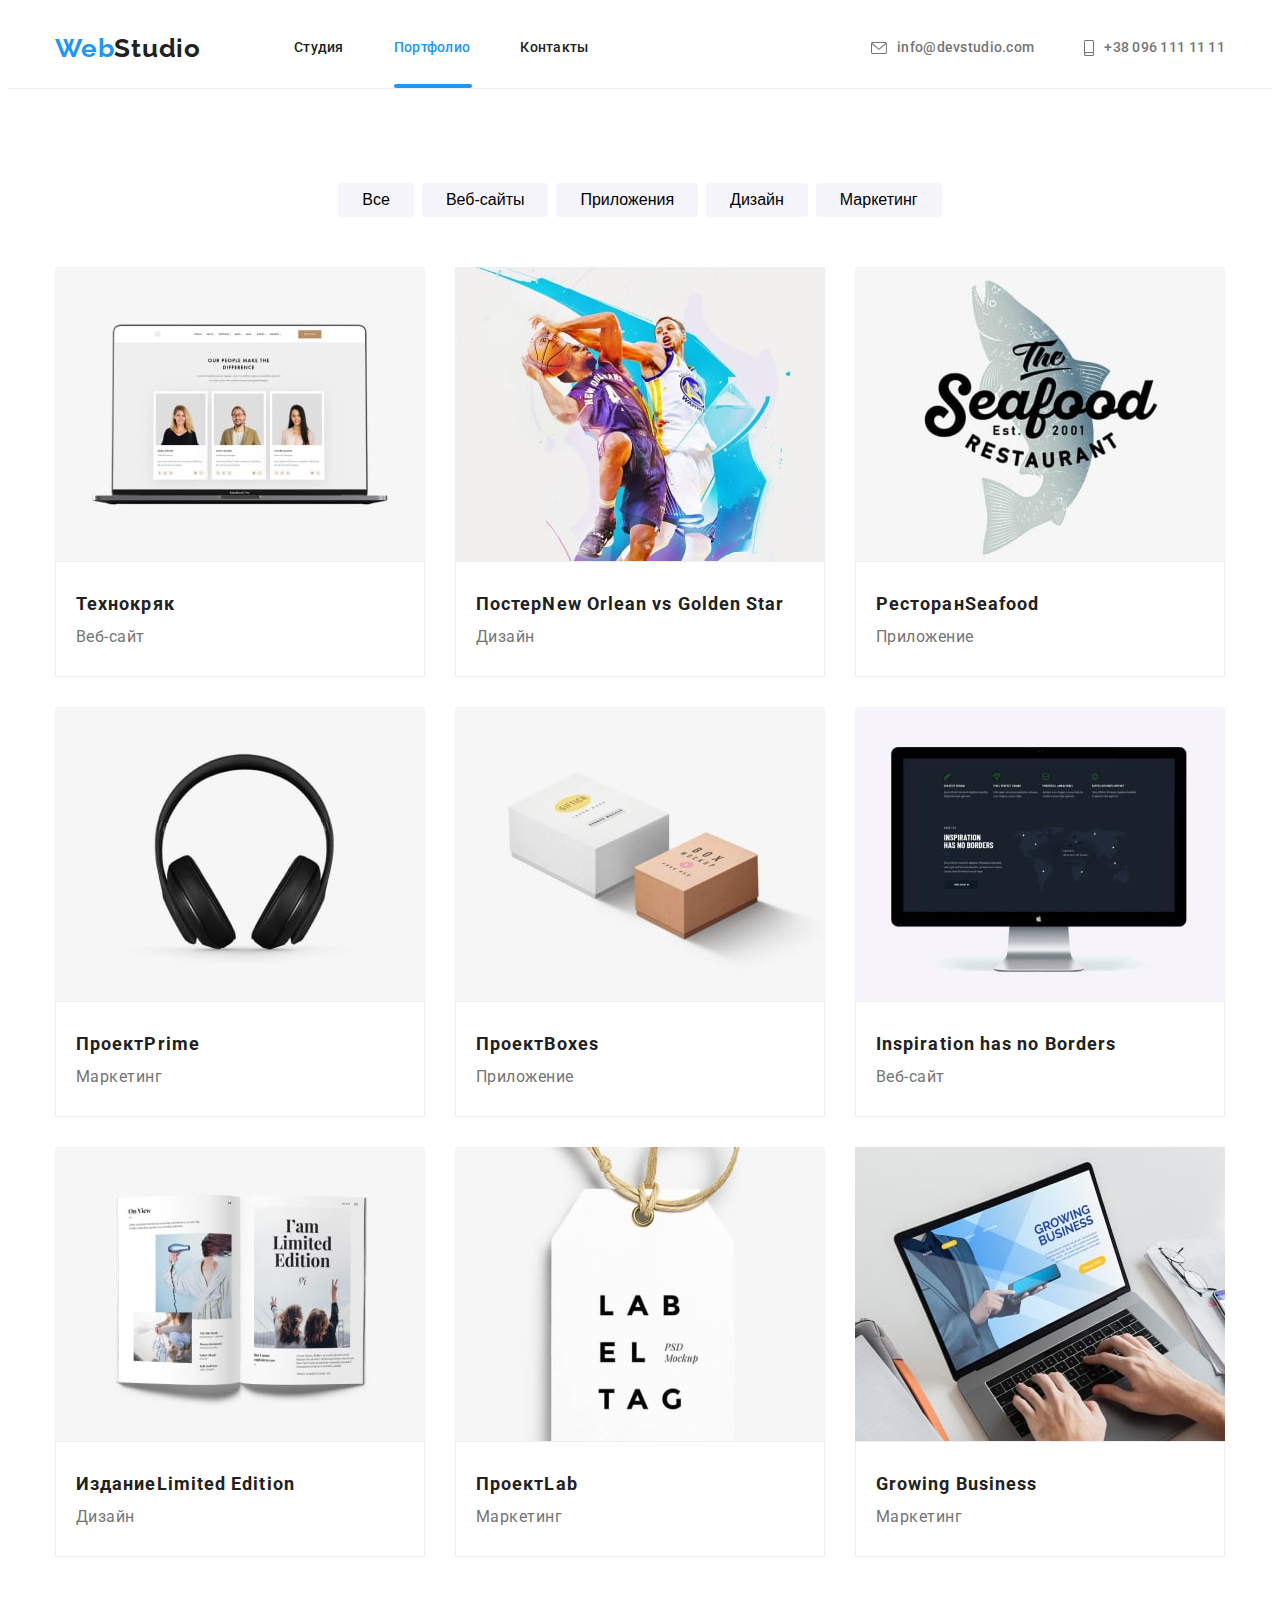
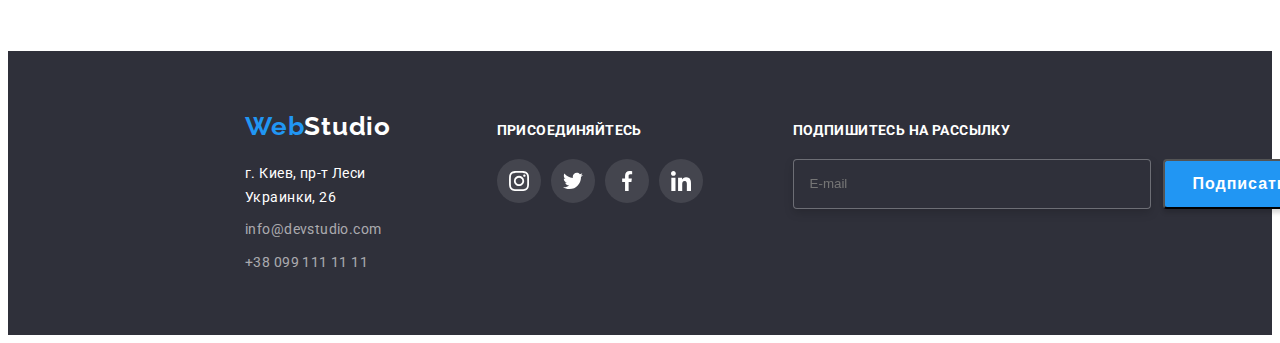
==== portfolio.html @ c7df52a5 "and another one" ====
<!DOCTYPE html>
<html lang="ru">
<head>
    <meta charset="UTF-8">
    <meta http-equiv="X-UA-Compatible" content="IE=edge">
    <meta name="viewport" content="width=device-width, initial-scale=1.0">
    <title>Document</title>
    <link rel="stylesheet" href="https://cdnjs.cloudflare.com/ajax/libs/modern-normalize/1.1.0/modern-normalize.min.css" integrity="sha512-wpPYUAdjBVSE4KJnH1VR1HeZfpl1ub8YT/NKx4PuQ5NmX2tKuGu6U/JRp5y+Y8XG2tV+wKQpNHVUX03MfMFn9Q==" crossorigin="anonymous" referrerpolicy="no-referrer" />
    <link rel="preconnect" href="https://fonts.googleapis.com">
    <link rel="preconnect" href="https://fonts.gstatic.com" crossorigin>
    <link href="https://fonts.googleapis.com/css2?family=Raleway:wght@700&family=Roboto:wght@400;500;700;900&display=swap" rel="stylesheet">
    <link rel="stylesheet" href="./css/styles.css">
</head>
<body>
    <header class="header">
        <div class="container">   
        <nav class="header-navigation">          
                <a class="logo" href=""><span class="pre-logo">Web</span><span class="sub-logo">Studio</span></a>      
                        <ul class="navigation-list">
                            <li class="navigation-item">
                                <a class="header-link " href="./index.html">Студия</a>
                                </li>
                            <li class="navigation-item">
                                <a class="header-link" href="./portfolio.html"><span class="present-page present-page-portfolio">Портфолио</span></a>
                                </li>
                            <li class="navigation-item">
                                <a class="header-link" href="">Контакты</a>
                                </li>
                        </ul>                      
            </nav>
                    <ul class="contacts-list">
                        <li class="contacts-item">
                            <a class="contacts-link" href="mailto:info@devstudio.com">
                                <svg class="envelope" width="16" height="12">
                                    <use href="./images/sprite.svg#icon-envelope"></use>
                                </svg>
                                info@devstudio.com                            
                            </a>
                        </li>
                        <li class="contacts-item">
                            <a class="contacts-link" href="tel:+380961111111">
                                <svg class="telephone" width="10" height="16">
                                    <use href="./images/sprite.svg#icon-smartphone"></use>
                                </svg>
                                +38 096 111 11 11
                            </a>
                        </li>
                    </ul>   
        </div>
    </header>
    <main>
        <section class="section">
            <div class="container">
            <ul class="button-list">
                <li class="button-item">
                    <button class="btn" type="button">Все</button>
                </li>
                <li class="button-item">
                    <button class="btn" type="button">Веб-сайты</button>
                </li>
                <li class="button-item">
                    <button class="btn" type="button">Приложения</button>
                </li>
                <li class="button-item">
                    <button class="btn"type="button">Дизайн</button>
                </li>
                <li class="button-item">
                    <button class="btn" type="button">Маркетинг</button>
                </li>
            </ul>           
            <!-- our projects -->
            <ul class="portfolio-list">
                <li class="portfolio-card">                    
                    <a class="portfolio-link" href="#">
                        <div class="box-overlay">
                            <img src="./images/texnofix.jpg" alt="Веб-сайт" width="370" height="295"> 
                                <div class="card-overlay">         
                                    <p>
                                        Технокряк это современная площадка распространения коронавируса. Компании используют эту платформу для цифрового шпионажа и атак на защищённые сервера конкурентов.
                                    </p>
                                </div>     
                        </div>                                                                                                                                 
                            <div class="card-text">
                                <h2 class="project-title">Технокряк</h2>
                                <p class="project-text">Веб-сайт</p>              
                            </div>
                    </a>            
                </li>
                
                <li class="portfolio-card">                    
                    <a class="portfolio-link" href="#">
                        <div class="box-overlay">
                            <img src="./images/golden-star.jpg" alt="Дизайн" width="370" height="295">
                                <div class="card-overlay">
                                    <p>
                                        Технокряк это современная площадка распространения коронавируса. Компании используют эту платформу для цифрового шпионажа и атак на защищённые сервера конкурентов.
                                    </p>
                                </div>
                        </div>
                    <div class="card-text">
                        <h2 class="project-title">Постер<span lang="en">New Orlean vs Golden Star</span></h2>
                        <p class="project-text">Дизайн</p>
                    </div>
                
                </a>
                </li>   

                <li class="portfolio-card">                    
                    <a class="portfolio-link" href="#">
                        <div class="box-overlay">
                            <img src="./images/seafood.jpg" alt="Приложение" width="370" height="295">
                                <div class="card-overlay">
                                    <p>
                                        Технокряк это современная площадка распространения коронавируса. Компании используют эту платформу для цифрового шпионажа и атак на защищённые сервера конкурентов.
                                    </p>
                                </div>
                        </div>                                            
                    <div class="card-text">
                        <h2 class="project-title">Ресторан<span lang="en">Seafood</span></h2>
                        <p class="project-text">Приложение</p>
                    </div>
                </a>
                </li>

                <li class="portfolio-card">
                    <a class="portfolio-link" href="#">
                        <div class="box-overlay">
                            <img src="./images/prime.jpg" alt="Маркетинг" width="370" height="295">
                                <div class="card-overlay">
                                    <p>
                                        Технокряк это современная площадка распространения коронавируса. Компании используют эту платформу для цифрового шпионажа и атак на защищённые сервера конкурентов.
                                    </p>
                                </div>
                        </div>                        
                    <div class="card-text">
                        <h2 class="project-title">Проект<span lang="en">Prime</span></h2>
                        <p class="project-text">Маркетинг</p>
                    </div>
                </a>
                </li>

                <li class="portfolio-card">
                    <a class="portfolio-link" href="#">
                        <div class="box-overlay">
                            <img src="./images/boxes.jpg" alt="Приложение" width="370" height="295">
                            <div class="card-overlay">
                                <p>
                                    Технокряк это современная площадка распространения коронавируса. Компании используют эту платформу для цифрового шпионажа и атак на защищённые сервера конкурентов.
                                </p>    
                            </div>
                        </div>                        
                    <div class="card-text">
                        <h2 class="project-title">Проект<span lang="en">Boxes</span></h2>
                        <p class="project-text">Приложение</p>
                    </div>
                </a>
                </li>

                <li class="portfolio-card">
                    <a class="portfolio-link" href="#">
                        <div class="box-overlay">
                            <img src="./images/non-borders.jpg" alt="Веб-сайт" width="370" height="295">
                            <div class="card-overlay">
                                <p>
                                    Технокряк это современная площадка распространения коронавируса. Компании используют эту платформу для цифрового шпионажа и атак на защищённые сервера конкурентов.
                                </p> 
                            </div>
                        </div>                        
                    <div class="card-text">
                        <h2 class="project-title" lang="en">Inspiration has no Borders</h2>
                        <p class="project-text">Веб-сайт</p>
                    </div>
                </a>
                </li>

                <li class="portfolio-card">
                    <a class="portfolio-link" href="#">
                        <div class="box-overlay">
                            <img src="./images/limited-edition.jpg" alt="Дизайн" width="370" height="295">
                                <div class="card-overlay">
                                    <p>
                                        Технокряк это современная площадка распространения коронавируса. Компании используют эту платформу для цифрового шпионажа и атак на защищённые сервера конкурентов.
                                    </p> 
                                </div>
                        </div>                        
                    <div class="card-text">
                        <h2 class="project-title">Издание<span>Limited Edition</span></h2>
                        <p class="project-text">Дизайн</p>
                    </div>
                </a>
                </li>

                <li class="portfolio-card">
                    <a class="portfolio-link" href="#">
                        <div class="box-overlay">
                            <img src="./images/project-lab.jpg" alt="Маркетинг" width="370" height="295">
                                <div class="card-overlay">
                                    <p>
                                        Технокряк это современная площадка распространения коронавируса. Компании используют эту платформу для цифрового шпионажа и атак на защищённые сервера конкурентов.
                                    </p> 
                                </div>
                        </div>                        
                    <div class="card-text">
                        <h2 class="project-title">Проект<span>Lab</span></h2>
                        <p class="project-text">Маркетинг</p>
                    </div>
                </a>
                </li>

                <li class="portfolio-card">
                    <a class="portfolio-link" href="#">
                        <div class="box-overlay">
                            <img src="./images/business.jpg" alt="Маркетинг" width="370" height="295">
                                <div class="card-overlay">
                                    <p>
                                        Технокряк это современная площадка распространения коронавируса. Компании используют эту платформу для цифрового шпионажа и атак на защищённые сервера конкурентов.
                                    </p>
                                </div>
                        </div>                        
                    <div class="card-text">
                        <h2 class="project-title" lang="en">Growing Business</h2>
                        <p class="project-text">Маркетинг</p>
                    </div>
                </a>
                </li>

            </ul>
        </div> 
        </section>
    </main>                                                     
    <footer class="footer">
        <div class="container footer-container">
            <div class="footer-wrapper">
                <a class="footer-logo" href="#"><span class="pre-logo">Web</span><span class="sub-logo-second">Studio</span></a>
                <address class="address">
                <ul class="footer-list">
                    <li class="footer-item">
                        <a class="address-rout" href="https://goo.gl/maps/BNxrX4DYjBoTdbWa7" target="_blank"  rel="noopener noreferrer">г. Киев, пр-т Леси Украинки, 26</a>
                    </li>
                    <li class="footer-item">
                        <a class="footer-info" href="mailto:info@devstudio.com">info@devstudio.com</a>    
                    </li>
                    <li class="footer-item">
                        <a class="footer-info" href="tel:+380991111111">+38 099 111 11 11</a>   
                    </li>
                </ul>
            </address>
            </div>
            <div class="footer-cosial-block">
                <h3 class="footer-title">Присоединяйтесь</h3>
                <ul class="footer-logo-list">
                    <li class="footer-logo-item">
                        <a class="footer-social-link" href="">
                        <svg class="footer-social-icon" width="20" height="20">
                            <use href="./images/sprite.svg#icon-instagram"></use>
                        </svg>
                        </a>
                    </li>
                    <li class="footer-logo-item">
                        <a class="footer-social-link" href="">
                        <svg class="footer-social-icon" width="20" height="20">
                            <use href="./images/sprite.svg#icon-twitter"></use>
                        </svg>
                        </a>
                    </li>
                    <li class="footer-logo-item">
                        <a class="footer-social-link" href="">
                        <svg class="footer-social-icon" width="20" height="20">
                            <use href="./images/sprite.svg#icon-facebook"></use>
                        </svg>
                    </a>
                    </li>
                    <li class="footer-logo-item">
                        <a class="footer-social-link" href="">
                        <svg class="footer-social-icon" width="20" height="20">
                            <use href="./images/sprite.svg#icon-linkedin"></use>
                        </svg>
                    </a>
                    </li>
                </ul>
            </div>
            <div class="footer-form">
                <h3 class="footer-title">
                    Подпишитесь на рассылку
                </h3>
                <form class="footer-form-wrapper">
                    <input class="footer-email-form" type="email" name="mail-subscribe" placeholder="E-mail"/>
                    <button  class="subscribe-button" type="submit">                     
                        <span class="subscribe-button-text">Подписаться</span>
                            <svg class="icon-send" width="24" height="24">
                                <use href="./images/sprite.svg#icon-send"></use>
                            </svg>
                    </button>
                </form>
            </div>
        </div>
</footer>
</body>
</html>
---- css/styles.css ----
:root{
    --main-title-color: #ffffff;
    --secondary-title-color: #212121;
    --main-text-color: #757575;
    --accent-color: #2196F3;
}
*,html{
    box-sizing: border-box;
}
img{
    height: auto;
    width: 100%;
    display: block;
}
body{
    font-family: 'Roboto', sans-serif;
}
a{
    text-decoration: none;
}
p, h1, h2, h3, h4, h5, h6{
    margin-top: 0;
    margin-bottom: 0;
}
ul{
    list-style: none;
    margin-top: 0;
    margin-bottom: 0;
    padding-left: 0;
}
.section{
    padding-top: 94px;
    padding-bottom: 94px;
}
.container{
    width: 1200px;
    padding-left: 15px;
    padding-right: 15px;
    margin: 0 auto;
}
.portfolio-container{
    width: 1200px;
    padding-left: 15px;
    padding-right: 15px;
    margin: 0 auto;
}
.portfolio-wrapper
{
    display: flex;
}
.navigation-list{
    display: flex;
    align-items: center; 
}
.button-list{
    display: flex;
    margin-bottom: 50px;
    justify-content: center;    
}
.portfolio-list{
    flex-wrap: wrap;
    display: flex;
    position: relative;
}
.header .container{
    display: flex;
    align-items: center;
}
.header-navigation{
    align-items: center;
    display: flex;
    justify-content: space-between;
}
.header{
    border-bottom: 1px solid #ECECEC;    
}
.contacts-list{
    margin-left: auto;
    display: flex;
}
.navigation-item:not(:last-child){
    margin-right: 50px;
}
.contacts-item:not(:last-child){
    margin-right: 50px;
}
.logo{
    margin-right: 93px;
}
.pre-logo{
font-family: Raleway;
font-weight: 700;
font-size: 26px;
line-height: 1.19;
letter-spacing: 0.03em;
color: var(--accent-color);
}
.sub-logo{
font-family: Raleway;
font-weight: 700;
font-size: 26px;
line-height: 1.19;
letter-spacing: 0.03em;
color: var(--secondary-title-color);
}
.sub-logo-second{
font-family: Raleway;
font-weight: 700;
font-size: 26px;
line-height: 1.19;
letter-spacing: 0.03em;
color: #ffffff;
}
.footer-item:not(:last-child){
    margin-bottom: 9px;
}
.present-page{
    position: relative;
    font-weight: 500;
    font-size: 14px;
    line-height: 1.14;
    letter-spacing: 0.02em;
    color: var(--accent-color);
}
.present-page::after{
    content: '';
    position: absolute;
    top: 45px;
    display: block;
    width: 48px;
    height: 4px;
    background: #2196F3;
    border-radius: 2px;
}
.present-page-portfolio::after{
    width:78px ;
}
.header-link{
display: block;
padding: 32px 0;
font-weight: 500;
font-size: 14px;
line-height: 1.14;
letter-spacing: 0.02em;
color:var(--secondary-title-color);

transition-property: color;
transition-duration: 250ms;
transition-timing-function: cubic-bezier(0.4, 0, 0.2, 1);
}
.header-link:hover, 
.header-link:focus{
color: var(--accent-color);
}
.contacts-link{
    color: var(--main-text-color);
    font-weight: 500;
    font-size: 14px;
    line-height: 1.14;
    letter-spacing: 0.02em;
    display: flex;
    align-items: center;
    
    transition-property: color;
    transition-duration: 250ms;
    transition-timing-function: cubic-bezier(0.4, 0, 0.2, 1);
}
.envelope{
    fill: currentColor;
    margin-right: 10px;
}
.telephone{
    fill: currentColor;
    margin-right: 10px;
}
.contacts-link:hover,
.contacts-link:focus{
color: var(--accent-color);
}
.hero{
text-align: center;
padding: 200px 0;
max-width: 1600px;
margin: 0 auto;
background-color: #2F303A;
background-image: linear-gradient(rgba(47, 48, 58, 0.4),rgba(47, 48, 58, 0.4)),url(../images/hero.jpg);
background-repeat: no-repeat;
background-size: cover;
background-position: center;
}
.hero-section{
display: flex;
flex-direction: column;
align-items: center;
padding-top: 200px;
padding-bottom: 200px;
}
.main-button{
width: 200px;
height: 50px;
border: transparent;   
background: var(--accent-color);
box-shadow: 0px 4px 4px rgba(0, 0, 0, 0.15);
border-radius: 4px;
cursor: pointer;
}
.button-text{
font-weight: 700;
font-size: 16px;
line-height: 1.87;
text-align: center;
letter-spacing: 0.06em;
color: #ffffff;
}
.hero-title{
margin-bottom: 30px;
max-width: 700px;
text-transform: uppercase; 
text-align: center;
font-weight: 900;
font-size: 44px;
line-height: 1.36;
letter-spacing: 0.06em;
color: #FFFFFF;
margin-left: auto;
margin-right: auto;
}
.team-part{
background-color: #F5F4FA;;
}
.work-logo-item{
    width: 270px;
    height: 120px;
    background: #F5F4FA;
    border-radius: 4px;
    align-items: center;
    display: flex;
    justify-content: center;
    margin-bottom: 30px;
}
.regular-customers-list{
    display: flex;
    justify-content: space-between;
    margin-top: 50px;
}
.customers-link{
    width: 170px;
    height: 92px;
    border: 1px solid #AFB1B8;
    border-radius: 4px;
    align-items: center;
    display: flex;
    justify-content: center;

    transition-property: border-color;
    transition-duration: 250ms;
    transition-timing-function: cubic-bezier(0.4, 0, 0.2, 1);
}
.customers-logo{
    fill: #AFB1B8;
    
    transition-property: fill;
    transition-duration: 250ms;
    transition-timing-function: cubic-bezier(0.4, 0, 0.2, 1);
    
}
.customers-link:hover,
.customers-link:focus{
    border-color: #2196F3;
}
.customers-link:hover>.customers-logo,
.customers-link:focus>.customers-logo{
    fill: #2196F3;
}
.main-title{
text-align: center;
font-weight: 700;
font-size: 36px;
line-height: 1.16;
letter-spacing: 0.03em;
color: var(--secondary-title-color);
}
.advantage-list{
display: flex;
}
.advantage-item:not(:last-child){
margin-right: 50px;
}
.advantage-main-title{
    display: none;
}
.advantage-title{
font-size: 14px;
line-height: 1.14;
letter-spacing: 0.03em;
text-transform: uppercase;
color: var(--secondary-title-color);
}
.advantage-text{
margin-top: 10px;
max-width: 270px;
font-size: 14px;
line-height: 1.71;
letter-spacing: 0.03em;
color: var(--main-text-color);
}
.team-title{
margin-bottom: 10px;
font-weight: 500;
font-size: 16px;
line-height: 19px;
letter-spacing: 0.03em;
color:var(--secondary-title-color);
}
.work-section{
    padding-top: 0;
}
.work-list{
display: flex;
justify-content: space-between;
}
.work-title{
margin-bottom: 50px;
}
.team-list{
display: flex;
margin-top: 50px;
}
.team-card-list{
text-align: center;
padding: 30px 0;
}
.social-card-list{
    display: flex;
    justify-content: center;
    align-items: center;
    margin-top: 16px;
}
.social-link{
    display: flex;
    justify-content: center;
    align-items: center;
    width: 44px;
    height: 44px;
    border-radius: 50%;
    background-color:  #ffffff;

    transition-property: background-color;
    transition-duration: 250ms;
    transition-timing-function: cubic-bezier(0.4, 0, 0.2, 1);
}
.social-icon{
    fill: #AFB1B8;

    transition-property: fill;
    transition-duration: 250ms;
    transition-timing-function: cubic-bezier(0.4, 0, 0.2, 1);
}
.social-card-item:not(:last-child){
    margin-right: 10px;
}
.social-link:hover,
.social-link:focus{
    background-color: #2196F3;
}
.social-link:hover>.social-icon,
.social-link:focus>.social-icon{
    fill: #ffffff;
}

.team-item:not(:last-child){
margin-right: 30px;
}
.team-item{
max-width: 270px;      
background: #FFFFFF;
box-shadow: 0px 1px 3px rgba(0, 0, 0, 0.12), 0px 1px 1px rgba(0, 0, 0, 0.14), 0px 2px 1px rgba(0, 0, 0, 0.2);
border-radius: 0px 0px 4px 4px;
}
.portfolio-card{
align-items: left;
margin-right: 30px;
margin-bottom: 30px;
background: #FFFFFF;
}
.box-overlay{
    position: relative;
    margin-left: auto;
    margin-right: auto;
    width: 370px;
    height: 294px;
    overflow: hidden; 
}
.portfolio-link:hover .card-overlay{
    transform: translateY(0);
}
.card-overlay{
    display: block;
    position: absolute;
    top: 0;
    left: 0;
    width: 100%;
    height: 100%;
    z-index: 0;
    padding: 63px 24px;
    background-color: rgba(33, 150, 243, 0.9);
    transform: translateY(100%);
    transition: transform 250ms ease;    
}
.card-overlay > p{
    font-weight: normal;
    font-size: 18px;
    line-height: 1.55;
    letter-spacing: 0.03em;
    color: #FFFFFF;    
}
.portfolio-link{
    display: block;
}
.portfolio-link:hover,
.portfolio-link:focus{
    box-shadow: 0px 1px 1px rgba(0, 0, 0, 0.12), 0px 4px 4px rgba(0, 0, 0, 0.06), 1px 4px 6px rgba(0, 0, 0, 0.16);

    transition-property: box-shadow;
    transition-duration: 250ms;
    transition-timing-function: cubic-bezier(0.4, 0, 0.2, 1);
}
.portfolio-card:nth-child(3n){
margin-right: 0;
}
.portfolio-card:nth-child(n+6){
margin-bottom: 0;
}
.card-text{
border: 1px solid #EEEEEE;
padding: 24px 20px;
position: relative;
z-index: 1;
}
.profession{
font-size: 16px;
line-height: 1.18;
letter-spacing: 0.03em;
color: var(--main-text-color);
}
.address{
font-style: normal;
display: flex;
align-items: baseline;    
}
.address-rout{
font-size: 14px;
line-height: 1.71;
letter-spacing: 0.03em;
color: #FFFFFF;
}
.footer-info{
font-size: 14px;
line-height: 1.71;
letter-spacing: 0.03em;
color: rgba(255, 255, 255, 0.6);
}
.footer{
    padding: 60px 0;
    background-color: #2F303A;
}
.footer-container{
    max-width: 1600px;
    align-items: baseline;
    display: flex;
    padding-left: 205px;
    padding-right: 15px;
    margin: 0 auto;
}
.footer-cosial-block{
    margin-left: 45px;
}
.footer-logo{
    margin-bottom: 20px;
}
.footer-wrapper{
    display: flex;
    flex-direction: column;
}
.footer-list{
    margin-right: 70px;
}
.footer-title{
    font-size: 14px;
    line-height: 1.14;
    letter-spacing: 0.03em;
    text-transform: uppercase;
    color: #FFFFFF;
    margin-bottom: 20px; 
}
.footer-logo-list{
    display: flex;
}
.footer-social-link{
    display: flex;
    justify-content: center;
    align-items: center;
    width: 44px;
    height: 44px;
    border-radius: 50%;
    background-color: rgba(255, 255, 255, 0.1);

    transition-property: background-color;
    transition-duration: 250ms;
    transition-timing-function: cubic-bezier(0.4, 0, 0.2, 1);
}
.footer-social-link:hover,
.footer-social-link:focus{
    background-color: #2196F3;
}
.footer-social-icon{
    fill: #ffffff;

    transition-property: fill;
    transition-duration: 250ms;
    transition-timing-function: cubic-bezier(0.4, 0, 0.2, 1);
}
.footer-logo-item:not(:last-child){
    margin-right: 10px;
}
.twitter{
    width: 44px;
    height: 44px;
    border-radius: 50%;
    background-color: #2196F3;
}
.project-title{
font-weight: 700;
font-size: 18px;
line-height: 2;
letter-spacing: 0.06em;
color: var(--secondary-title-color);
}
.project-text{
font-size: 16px;
line-height: 1.87;
letter-spacing: 0.03em;
color: var(--main-text-color);
}
.button-item:not(:last-child){
    margin-right: 8px;
}
.btn
{  
    font-weight: 500;
    font-size: 16px;
    background: #F5F4FA;
    border-radius: 4px;
    padding: 6px 22px;
    border: 2px solid #F5F4FA;
    cursor: pointer;

    transition-property: color,background-color,box-shadow;
    transition-duration: 250ms;
    transition-timing-function: cubic-bezier(0.4, 0, 0.2, 1);
}
.btn:hover,
.btn:focus{
    color: #FFFFFF;
    background-color: var(--accent-color);
    box-shadow: 0px 3px 1px rgba(0, 0, 0, 0.1), 0px 1px 2px rgba(0, 0, 0, 0.08), 0px 2px 2px rgba(0, 0, 0, 0.12);
    /* border-radius: 4px; */
}
.backdrop{
    position: fixed;
    top: 0;
    left: 0;
    width: 100%;
    height: 100%;
    background: rgba(0, 0, 0, 0.2);

    opacity: 1;
    transition: opacity 250ms cubic-bezier(0.4, 0, 0.2, 1);
}
.backdrop.is-hidden{
    opacity: 0;
    pointer-events: none;
}
.backdrop.backdrop.is-hidden .modal{
    transform: translate(-50%,-50%) scale(0.9);
}
.modal{
    padding: 40px;
    position: absolute;
    top: 50%;
    left:50%;
    /* height: 581px; */
    width: 528px;
    padding-bottom: 40px;   
    background: #FFFFFF;
    box-shadow: 0px 1px 3px rgba(0, 0, 0, 0.12), 0px 1px 1px rgba(0, 0, 0, 0.14), 0px 2px 1px rgba(0, 0, 0, 0.2);
    border-radius: 4px;
    transform:  translate(-50%,-50%) scale(1);
    transition: transform 250ms cubic-bezier(0.4, 0, 0.2, 1);       
}
.icon-close{
    width: 18px;
    height: 18px;
}
.icon-send{
}
.close-button{
    display: flex;
    align-items: center;
    justify-content: center;
    width: 30px;
    height: 30px;
    position: absolute;
    top: 8px;
    right: 8px;
    padding: 0;
    border-radius:50%;
    background: #FFFFFF;
    border: 1px solid rgba(0, 0, 0, 0.1);
    box-sizing: border-box;
    cursor: pointer;
}
.close-button:hover,
.close-button:focus{
    fill: #2196F3;
}
.modal-title{
    font-weight: 700;
    font-size: 20px;
    line-height: 1.15;
    text-align: center;
    letter-spacing: 0.03em;
    color: #212121;
    margin-bottom: 12px;
}
.footer-form{
    margin-left: 90px;
}
.subscribe-button{    
    display: flex;
    align-items: center;
    justify-content: center; 
    margin-left: 12px;
    padding-left: 28px;
    padding-right: 28px;
    background: #2196F3;
    box-shadow: 0px 4px 4px rgba(0, 0, 0, 0.15);
    border-radius: 4px;
}
.subscribe-button-text{
    font-weight: 700;
    font-size: 16px;
    line-height: 1.875;
    letter-spacing: 0.06em;
    color: #FFFFFF;
    text-align: center;
    margin-right:10px;
}
.footer-form-wrapper{
    display: flex;
    flex-direction: row;
}
.footer-email-form{
    background: #2F303A;
    width: 358px;
    height: 50px;
    padding-left: 16px; 
    border: 1px solid rgba(255, 255, 255, 0.3);
    box-sizing: border-box;
    filter: drop-shadow(0px 4px 4px rgba(0, 0, 0, 0.15));
    border-radius: 4px;
}
.form-container{
    margin-bottom: 10px;
    display: flex;
    flex-direction: column;
    justify-content: center;
}
.form-container input{
    margin: 0 auto;
    width: 448px;
    height: 40px;
    border: 1px solid rgba(33, 33, 33, 0.2);
    box-sizing: border-box;
    border-radius: 4px;
    padding-left: 40px;
}
.form-container input:last-child{
    width: 448px;
    height: 120px;
    border: 1px solid #2196F3;
    box-sizing: border-box;
    border-radius: 4px;
    padding: 12px 16px;
    align-items: start;
}
.form-container input::placeholder{
    font-weight: 400;
    font-size: 12px;
    line-height: 1.16;
    letter-spacing: 0.01em;
    color: rgba(117, 117, 117, 0.5);
}
.form-container:last-child{
    margin-bottom: 20px;
}
.form-box:focus + .form-svg{
    fill: #2196f3;
}
.form-box:focus {
    outline: none;
    border: 1px solid #2196f3;
}
.form-case{
    position: relative;
}
.input-comment{
    resize: none;
    height: 120px;
    padding: 12px 16px;
    text-align: start;
    border: 1px solid rgba(33, 33, 33, 0.2);
    box-sizing: border-box;
    border-radius: 4px;
}
.form-svg{
    position: absolute;
    top: 50%;
    left: 12px;
    transform: translateY(-50%);
}
.form-name{
    text-align: left;
    margin-bottom: 4px;
}
.send-button{
    width: 200px;
    height: 50px;
    background: #188CE8;
    box-shadow: 0px 4px 4px rgba(0, 0, 0, 0.15);
    border-radius: 4px;
    border: none;
    cursor: pointer;
}
.send-button-text{
    font-weight: 700;
    font-size: 16px;
    line-height: 1.875;
    letter-spacing: 0.06em;
    color: #FFFFFF;
    text-align: center;
}
.form-title{
font-weight: 400;
font-size: 12px;
line-height: 1.16;
letter-spacing: 0.01em;
color: #757575;
}
.checkbox{
    display: flex;
    align-items: center;
    justify-content: center;
    margin-bottom: 30px;
}
.checkbox-label{
    display: flex;
    align-items: center;
    cursor: pointer;
}
.policy{
    display: flex;
    align-items: center;
    justify-content: center;
    width: 16px;
    height: 15px;
    display: inline-block;    
    border: 2px solid #212121;;
    border-radius: 2px;
}
.checkbox-form{
    opacity: 0;
    pointer-events: none;
}
.checkbox-form:checked +.policy{
    background-color: #2196F3;
    border-color: #2196F3;
    border-radius: 2px;
}
.checkbox-icon{
    margin-top: 1px;
    width: 11px;
    height: 8px;
    display: flex;
    align-items: center;
    justify-content: center;
}
.conditions-text{
font-weight: 400;
font-size: 14px;
line-height: 1.71;
letter-spacing: 0.03em;
color: #757575;
margin-left: 7px;
}
.contract{
    text-decoration: underline;
    color: #2196F3;
}
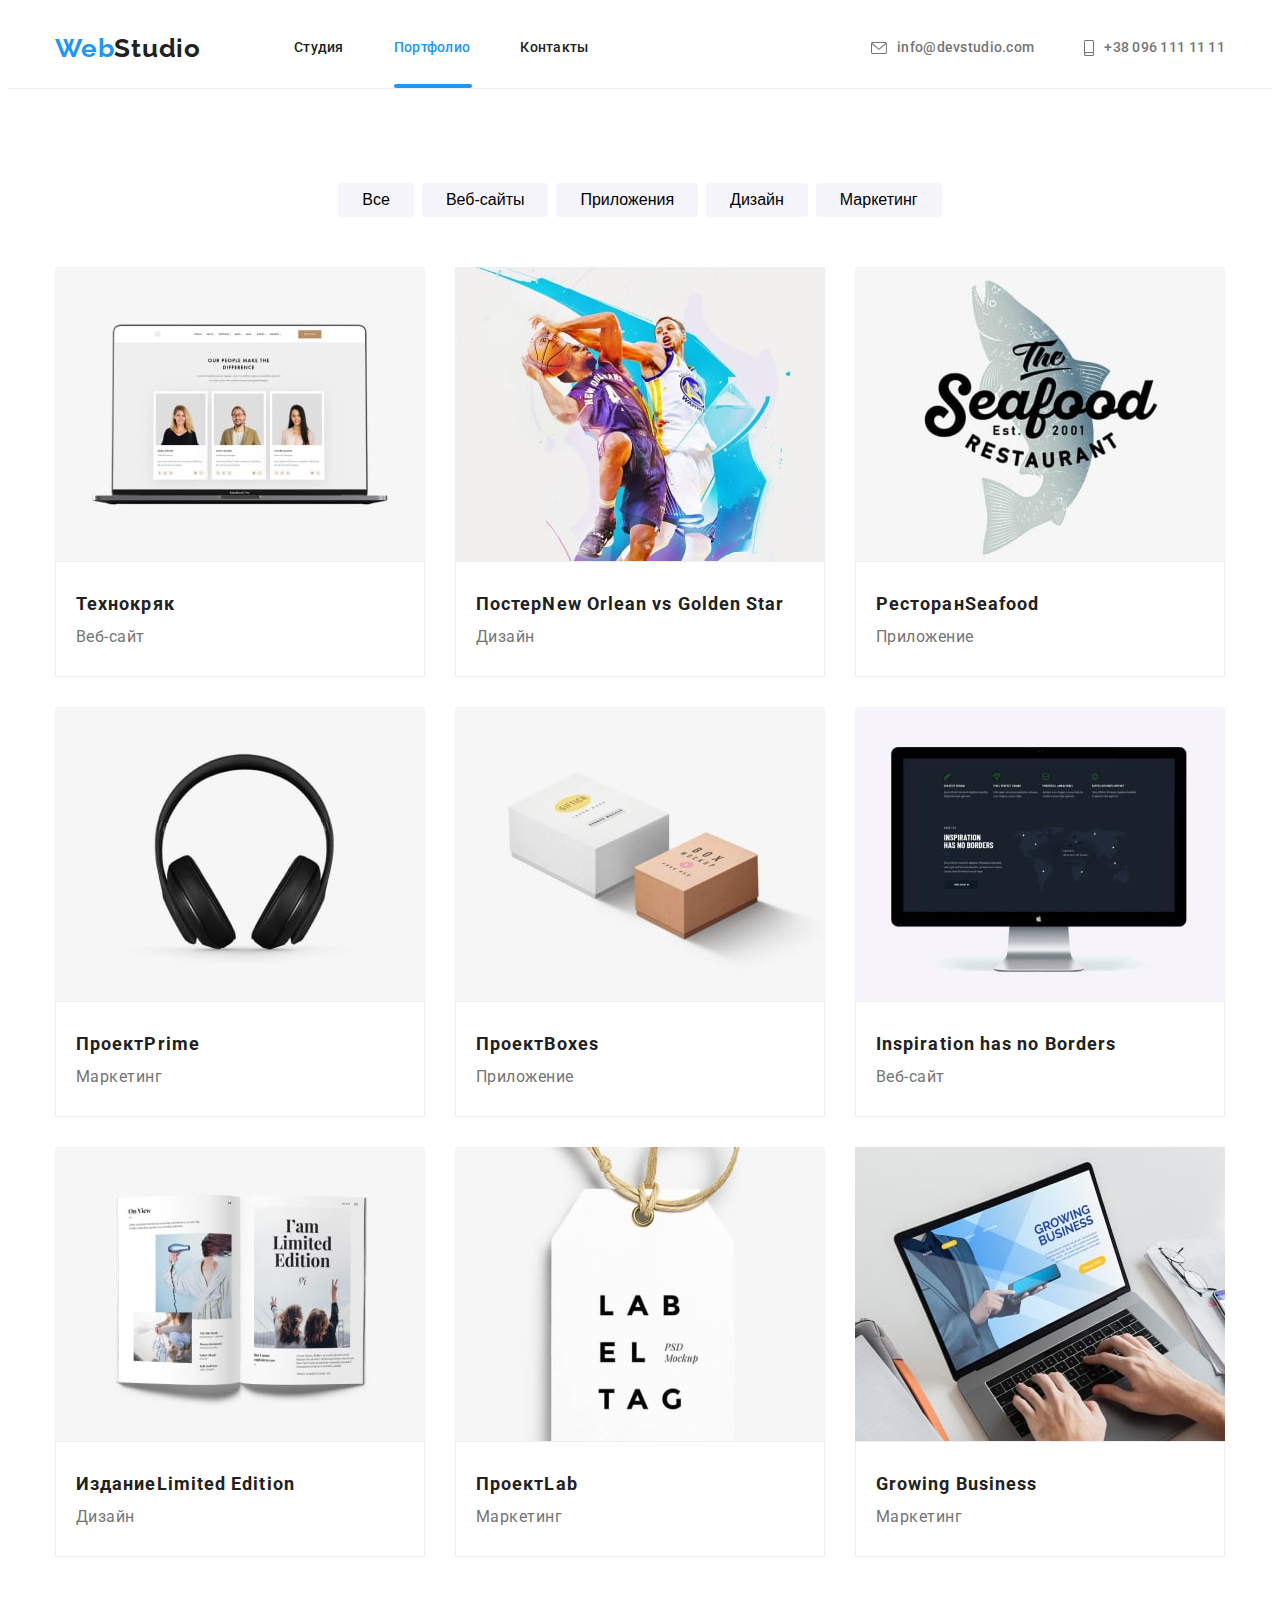
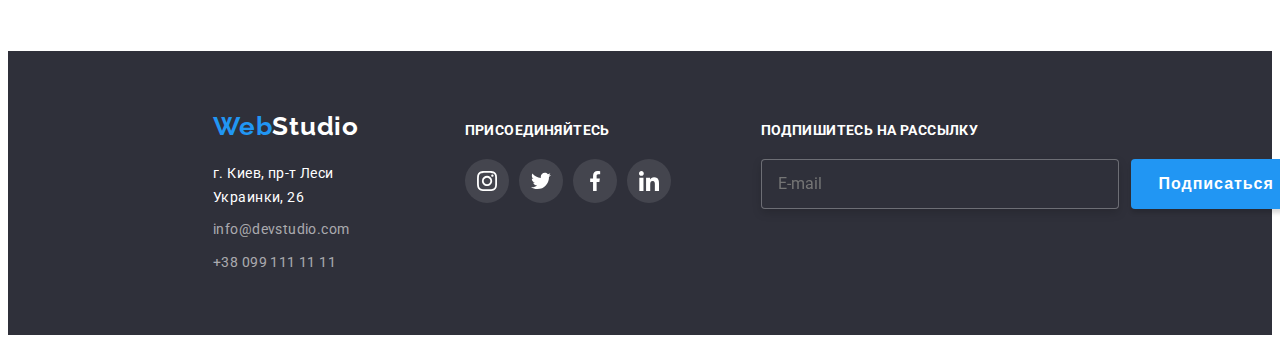
==== commit 34a71678: "and another one" ====
--- a/portfolio.html
+++ b/portfolio.html
@@ -85,8 +85,7 @@
                                 <p class="project-text">Веб-сайт</p>              
                             </div>
                     </a>            
-                </li>
-                
+                </li>                
                 <li class="portfolio-card">                    
                     <a class="portfolio-link" href="#">
                         <div class="box-overlay">
@@ -100,11 +99,9 @@
                     <div class="card-text">
                         <h2 class="project-title">Постер<span lang="en">New Orlean vs Golden Star</span></h2>
                         <p class="project-text">Дизайн</p>
-                    </div>
-                
+                    </div>                
                 </a>
                 </li>   
-
                 <li class="portfolio-card">                    
                     <a class="portfolio-link" href="#">
                         <div class="box-overlay">
@@ -121,7 +118,6 @@
                     </div>
                 </a>
                 </li>
-
                 <li class="portfolio-card">
                     <a class="portfolio-link" href="#">
                         <div class="box-overlay">
@@ -138,7 +134,6 @@
                     </div>
                 </a>
                 </li>
-
                 <li class="portfolio-card">
                     <a class="portfolio-link" href="#">
                         <div class="box-overlay">
@@ -155,7 +150,6 @@
                     </div>
                 </a>
                 </li>
-
                 <li class="portfolio-card">
                     <a class="portfolio-link" href="#">
                         <div class="box-overlay">
@@ -172,7 +166,6 @@
                     </div>
                 </a>
                 </li>
-
                 <li class="portfolio-card">
                     <a class="portfolio-link" href="#">
                         <div class="box-overlay">
@@ -189,7 +182,6 @@
                     </div>
                 </a>
                 </li>
-
                 <li class="portfolio-card">
                     <a class="portfolio-link" href="#">
                         <div class="box-overlay">
@@ -206,7 +198,6 @@
                     </div>
                 </a>
                 </li>
-
                 <li class="portfolio-card">
                     <a class="portfolio-link" href="#">
                         <div class="box-overlay">
@@ -223,13 +214,12 @@
                     </div>
                 </a>
                 </li>
-
             </ul>
         </div> 
         </section>
     </main>                                                     
     <footer class="footer">
-        <div class="container footer-container">
+        <div class="footer-container">
             <div class="footer-wrapper">
                 <a class="footer-logo" href="#"><span class="pre-logo">Web</span><span class="sub-logo-second">Studio</span></a>
                 <address class="address">
--- a/css/styles.css
+++ b/css/styles.css
@@ -88,28 +88,28 @@
     margin-right: 93px;
 }
 .pre-logo{
-font-family: Raleway;
-font-weight: 700;
-font-size: 26px;
-line-height: 1.19;
-letter-spacing: 0.03em;
-color: var(--accent-color);
+    font-family: Raleway;
+    font-weight: 700;
+    font-size: 26px;
+    line-height: 1.19;
+    letter-spacing: 0.03em;
+    color: var(--accent-color);
 }
 .sub-logo{
-font-family: Raleway;
-font-weight: 700;
-font-size: 26px;
-line-height: 1.19;
-letter-spacing: 0.03em;
-color: var(--secondary-title-color);
+    font-family: Raleway;
+    font-weight: 700;
+    font-size: 26px;
+    line-height: 1.19;
+    letter-spacing: 0.03em;
+    color: var(--secondary-title-color);
 }
 .sub-logo-second{
-font-family: Raleway;
-font-weight: 700;
-font-size: 26px;
-line-height: 1.19;
-letter-spacing: 0.03em;
-color: #ffffff;
+    font-family: Raleway;
+    font-weight: 700;
+    font-size: 26px;
+    line-height: 1.19;
+    letter-spacing: 0.03em;
+    color: #ffffff;
 }
 .footer-item:not(:last-child){
     margin-bottom: 9px;
@@ -136,21 +136,20 @@
     width:78px ;
 }
 .header-link{
-display: block;
-padding: 32px 0;
-font-weight: 500;
-font-size: 14px;
-line-height: 1.14;
-letter-spacing: 0.02em;
-color:var(--secondary-title-color);
-
-transition-property: color;
-transition-duration: 250ms;
-transition-timing-function: cubic-bezier(0.4, 0, 0.2, 1);
+    display: block;
+    padding: 32px 0;
+    font-weight: 500;
+    font-size: 14px;
+    line-height: 1.14;
+    letter-spacing: 0.02em;
+    color:var(--secondary-title-color);
+    transition-property: color;
+    transition-duration: 250ms;
+    transition-timing-function: cubic-bezier(0.4, 0, 0.2, 1);
 }
 .header-link:hover, 
 .header-link:focus{
-color: var(--accent-color);
+    color: var(--accent-color);
 }
 .contacts-link{
     color: var(--main-text-color);
@@ -175,58 +174,58 @@
 }
 .contacts-link:hover,
 .contacts-link:focus{
-color: var(--accent-color);
+    color: var(--accent-color);
 }
 .hero{
-text-align: center;
-padding: 200px 0;
-max-width: 1600px;
-margin: 0 auto;
-background-color: #2F303A;
-background-image: linear-gradient(rgba(47, 48, 58, 0.4),rgba(47, 48, 58, 0.4)),url(../images/hero.jpg);
-background-repeat: no-repeat;
-background-size: cover;
-background-position: center;
+    text-align: center;
+    padding: 200px 0;
+    max-width: 1600px;
+    margin: 0 auto;
+    background-color: #2F303A;
+    background-image: linear-gradient(rgba(47, 48, 58, 0.4),rgba(47, 48, 58, 0.4)),url(../images/hero.jpg);
+    background-repeat: no-repeat;
+    background-size: cover;
+    background-position: center;
 }
 .hero-section{
-display: flex;
-flex-direction: column;
-align-items: center;
-padding-top: 200px;
-padding-bottom: 200px;
+    display: flex;
+    flex-direction: column;
+    align-items: center;
+    padding-top: 200px;
+    padding-bottom: 200px;
 }
 .main-button{
-width: 200px;
-height: 50px;
-border: transparent;   
-background: var(--accent-color);
-box-shadow: 0px 4px 4px rgba(0, 0, 0, 0.15);
-border-radius: 4px;
-cursor: pointer;
+    width: 200px;
+    height: 50px;
+    border: transparent;   
+    background: var(--accent-color);
+    box-shadow: 0px 4px 4px rgba(0, 0, 0, 0.15);
+    border-radius: 4px;
+    cursor: pointer;
 }
 .button-text{
-font-weight: 700;
-font-size: 16px;
-line-height: 1.87;
-text-align: center;
-letter-spacing: 0.06em;
-color: #ffffff;
+    font-weight: 700;
+    font-size: 16px;
+    line-height: 1.87;
+    text-align: center;
+    letter-spacing: 0.06em;
+    color: #ffffff;
 }
 .hero-title{
-margin-bottom: 30px;
-max-width: 700px;
-text-transform: uppercase; 
-text-align: center;
-font-weight: 900;
-font-size: 44px;
-line-height: 1.36;
-letter-spacing: 0.06em;
-color: #FFFFFF;
-margin-left: auto;
-margin-right: auto;
+    margin-bottom: 30px;
+    max-width: 700px;
+    text-transform: uppercase; 
+    text-align: center;
+    font-weight: 900;
+    font-size: 44px;
+    line-height: 1.36;
+    letter-spacing: 0.06em;
+    color: #FFFFFF;
+    margin-left: auto;
+    margin-right: auto;
 }
 .team-part{
-background-color: #F5F4FA;;
+    background-color: #F5F4FA;
 }
 .work-logo-item{
     width: 270px;
@@ -273,12 +272,12 @@
     fill: #2196F3;
 }
 .main-title{
-text-align: center;
-font-weight: 700;
-font-size: 36px;
-line-height: 1.16;
-letter-spacing: 0.03em;
-color: var(--secondary-title-color);
+    text-align: center;
+    font-weight: 700;
+    font-size: 36px;
+    line-height: 1.16;
+    letter-spacing: 0.03em;
+    color: var(--secondary-title-color);
 }
 .advantage-list{
 display: flex;
@@ -290,45 +289,45 @@
     display: none;
 }
 .advantage-title{
-font-size: 14px;
-line-height: 1.14;
-letter-spacing: 0.03em;
-text-transform: uppercase;
-color: var(--secondary-title-color);
+    font-size: 14px;
+    line-height: 1.14;
+    letter-spacing: 0.03em;
+    text-transform: uppercase;
+    color: var(--secondary-title-color);
 }
 .advantage-text{
-margin-top: 10px;
-max-width: 270px;
-font-size: 14px;
-line-height: 1.71;
-letter-spacing: 0.03em;
-color: var(--main-text-color);
+    margin-top: 10px;
+    max-width: 270px;
+    font-size: 14px;
+    line-height: 1.71;
+    letter-spacing: 0.03em;
+    color: var(--main-text-color);
 }
 .team-title{
-margin-bottom: 10px;
-font-weight: 500;
-font-size: 16px;
-line-height: 19px;
-letter-spacing: 0.03em;
-color:var(--secondary-title-color);
+    margin-bottom: 10px;
+    font-weight: 500;
+    font-size: 16px;
+    line-height: 19px;
+    letter-spacing: 0.03em;
+    color:var(--secondary-title-color);
 }
 .work-section{
     padding-top: 0;
 }
 .work-list{
-display: flex;
-justify-content: space-between;
+    display: flex;
+    justify-content: space-between;
 }
 .work-title{
-margin-bottom: 50px;
+    margin-bottom: 50px;
 }
 .team-list{
-display: flex;
-margin-top: 50px;
+    display: flex;
+    margin-top: 50px;
 }
 .team-card-list{
-text-align: center;
-padding: 30px 0;
+    text-align: center;
+    padding: 30px 0;
 }
 .social-card-list{
     display: flex;
@@ -372,16 +371,16 @@
 margin-right: 30px;
 }
 .team-item{
-max-width: 270px;      
-background: #FFFFFF;
-box-shadow: 0px 1px 3px rgba(0, 0, 0, 0.12), 0px 1px 1px rgba(0, 0, 0, 0.14), 0px 2px 1px rgba(0, 0, 0, 0.2);
-border-radius: 0px 0px 4px 4px;
+    max-width: 270px;      
+    background: #FFFFFF;
+    box-shadow: 0px 1px 3px rgba(0, 0, 0, 0.12), 0px 1px 1px rgba(0, 0, 0, 0.14), 0px 2px 1px rgba(0, 0, 0, 0.2);
+    border-radius: 0px 0px 4px 4px;
 }
 .portfolio-card{
-align-items: left;
-margin-right: 30px;
-margin-bottom: 30px;
-background: #FFFFFF;
+    align-items: left;
+    margin-right: 30px;
+    margin-bottom: 30px;
+    background: #FFFFFF;
 }
 .box-overlay{
     position: relative;
@@ -426,39 +425,39 @@
     transition-timing-function: cubic-bezier(0.4, 0, 0.2, 1);
 }
 .portfolio-card:nth-child(3n){
-margin-right: 0;
+    margin-right: 0;
 }
 .portfolio-card:nth-child(n+6){
-margin-bottom: 0;
+    margin-bottom: 0;
 }
 .card-text{
-border: 1px solid #EEEEEE;
-padding: 24px 20px;
-position: relative;
-z-index: 1;
+    border: 1px solid #EEEEEE;
+    padding: 24px 20px;
+    position: relative;
+    z-index: 1;
 }
 .profession{
-font-size: 16px;
-line-height: 1.18;
-letter-spacing: 0.03em;
-color: var(--main-text-color);
+    font-size: 16px;
+    line-height: 1.18;
+    letter-spacing: 0.03em;
+    color: var(--main-text-color);
 }
 .address{
-font-style: normal;
-display: flex;
-align-items: baseline;    
+    font-style: normal;
+    display: flex;
+    align-items: baseline;    
 }
 .address-rout{
-font-size: 14px;
-line-height: 1.71;
-letter-spacing: 0.03em;
-color: #FFFFFF;
+    font-size: 14px;
+    line-height: 1.71;
+    letter-spacing: 0.03em;
+    color: #FFFFFF;
 }
 .footer-info{
-font-size: 14px;
-line-height: 1.71;
-letter-spacing: 0.03em;
-color: rgba(255, 255, 255, 0.6);
+    font-size: 14px;
+    line-height: 1.71;
+    letter-spacing: 0.03em;
+    color: rgba(255, 255, 255, 0.6);
 }
 .footer{
     padding: 60px 0;
@@ -530,17 +529,17 @@
     background-color: #2196F3;
 }
 .project-title{
-font-weight: 700;
-font-size: 18px;
-line-height: 2;
-letter-spacing: 0.06em;
-color: var(--secondary-title-color);
+    font-weight: 700;
+    font-size: 18px;
+    line-height: 2;
+    letter-spacing: 0.06em;
+    color: var(--secondary-title-color);
 }
 .project-text{
-font-size: 16px;
-line-height: 1.87;
-letter-spacing: 0.03em;
-color: var(--main-text-color);
+    font-size: 16px;
+    line-height: 1.87;
+    letter-spacing: 0.03em;
+    color: var(--main-text-color);
 }
 .button-item:not(:last-child){
     margin-right: 8px;
@@ -554,17 +553,17 @@
     padding: 6px 22px;
     border: 2px solid #F5F4FA;
     cursor: pointer;
-
-    transition-property: color,background-color,box-shadow;
+    transition-property: color,background-color,box-shadow,border-color;
     transition-duration: 250ms;
     transition-timing-function: cubic-bezier(0.4, 0, 0.2, 1);
 }
 .btn:hover,
 .btn:focus{
     color: #FFFFFF;
+    border-color: var(--accent-color);
     background-color: var(--accent-color);
     box-shadow: 0px 3px 1px rgba(0, 0, 0, 0.1), 0px 1px 2px rgba(0, 0, 0, 0.08), 0px 2px 2px rgba(0, 0, 0, 0.12);
-    /* border-radius: 4px; */
+    border-radius: 4px;
 }
 .backdrop{
     position: fixed;
@@ -573,7 +572,6 @@
     width: 100%;
     height: 100%;
     background: rgba(0, 0, 0, 0.2);
-
     opacity: 1;
     transition: opacity 250ms cubic-bezier(0.4, 0, 0.2, 1);
 }
@@ -589,7 +587,6 @@
     position: absolute;
     top: 50%;
     left:50%;
-    /* height: 581px; */
     width: 528px;
     padding-bottom: 40px;   
     background: #FFFFFF;
@@ -601,8 +598,6 @@
 .icon-close{
     width: 18px;
     height: 18px;
-}
-.icon-send{
 }
 .close-button{
     display: flex;
@@ -640,6 +635,7 @@
     display: flex;
     align-items: center;
     justify-content: center; 
+    border: none;
     margin-left: 12px;
     padding-left: 28px;
     padding-right: 28px;
@@ -669,6 +665,13 @@
     box-sizing: border-box;
     filter: drop-shadow(0px 4px 4px rgba(0, 0, 0, 0.15));
     border-radius: 4px;
+    font-family: 'Roboto', sans-serif;
+    font-style: normal;
+    font-weight: 400;
+    font-size: 16px;
+    line-height: 1.25;
+    letter-spacing: 0.01em;
+    color: rgba(255, 255, 255, 0.6);    
 }
 .form-container{
     margin-bottom: 10px;
@@ -751,11 +754,11 @@
     text-align: center;
 }
 .form-title{
-font-weight: 400;
-font-size: 12px;
-line-height: 1.16;
-letter-spacing: 0.01em;
-color: #757575;
+    font-weight: 400;
+    font-size: 12px;
+    line-height: 1.16;
+    letter-spacing: 0.01em;
+    color: #757575;
 }
 .checkbox{
     display: flex;
@@ -796,14 +799,18 @@
     justify-content: center;
 }
 .conditions-text{
-font-weight: 400;
-font-size: 14px;
-line-height: 1.71;
-letter-spacing: 0.03em;
-color: #757575;
-margin-left: 7px;
+    font-weight: 400;
+    font-size: 14px;
+    line-height: 1.71;
+    letter-spacing: 0.03em;
+    color: #757575;
+    margin-left: 7px;
 }
 .contract{
     text-decoration: underline;
     color: #2196F3;
-}+}
+/* .footer-email-form:focus{
+    outline: none;
+    border: 1px solid #2196f3;
+} */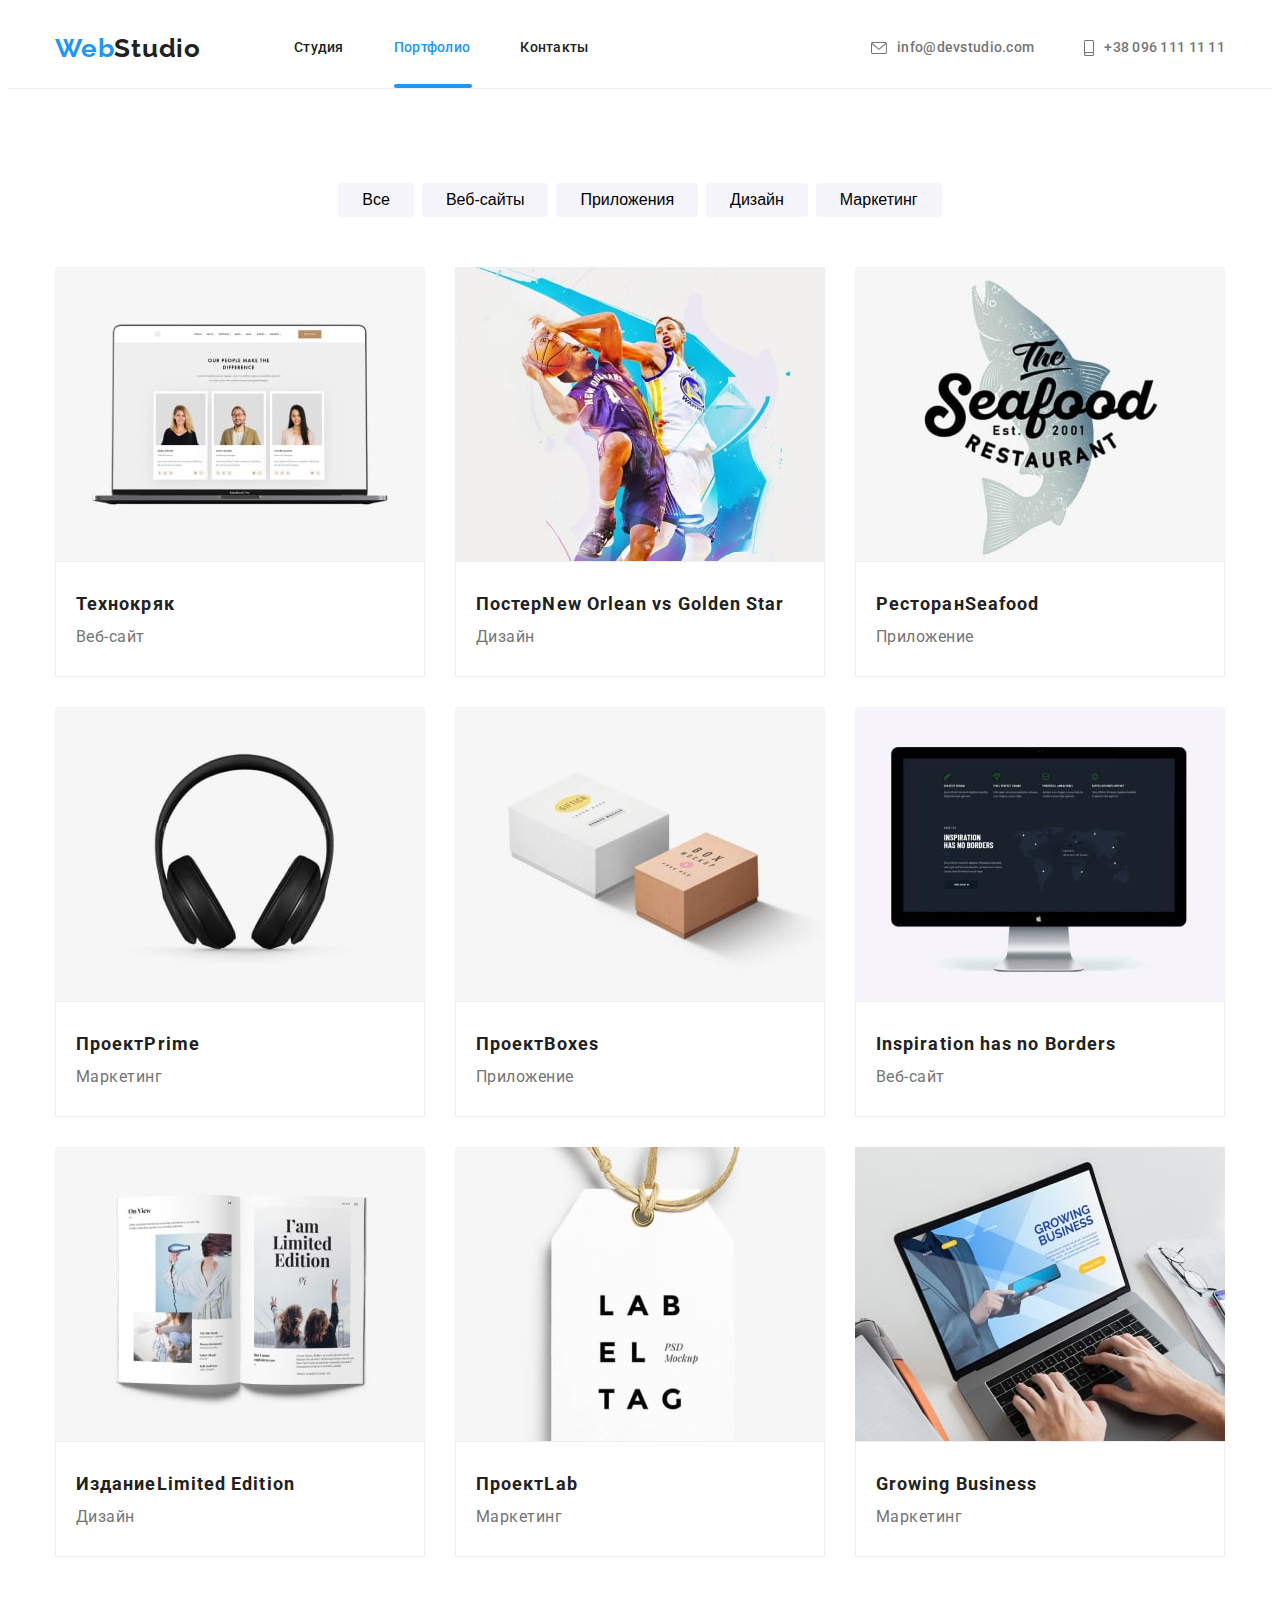
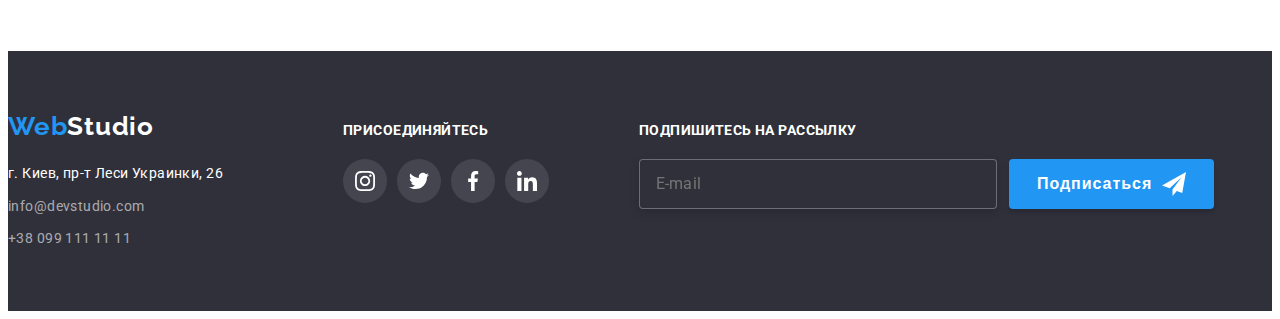
==== commit 75965d63: "and another one" ====
--- a/portfolio.html
+++ b/portfolio.html
@@ -10,35 +10,37 @@
     <link rel="preconnect" href="https://fonts.gstatic.com" crossorigin>
     <link href="https://fonts.googleapis.com/css2?family=Raleway:wght@700&family=Roboto:wght@400;500;700;900&display=swap" rel="stylesheet">
     <link rel="stylesheet" href="./css/styles.css">
+    <link rel="stylesheet" href="./sass/main.min.css">
+    <link rel="stylesheet" href="./css/main.min.css">
 </head>
 <body>
     <header class="header">
         <div class="container">   
         <nav class="header-navigation">          
-                <a class="logo" href=""><span class="pre-logo">Web</span><span class="sub-logo">Studio</span></a>      
+                <a class="logo" href="#"><span class="pre-logo">Web</span><span class="sub-logo">Studio</span></a>      
                         <ul class="navigation-list">
-                            <li class="navigation-item">
-                                <a class="header-link " href="./index.html">Студия</a>
+                            <li class="navigation-list__item">
+                                <a class="navigation-list__link " href="./index.html">Студия</a>
                                 </li>
-                            <li class="navigation-item">
-                                <a class="header-link" href="./portfolio.html"><span class="present-page present-page-portfolio">Портфолио</span></a>
+                            <li class="navigation-list__item">
+                                <a class="navigation-list__link" href="./portfolio.html"><span class="present-page present-page-portfolio">Портфолио</span></a>
                                 </li>
-                            <li class="navigation-item">
-                                <a class="header-link" href="">Контакты</a>
+                            <li class="navigation-list__item">
+                                <a class="navigation-list__link" href="">Контакты</a>
                                 </li>
                         </ul>                      
             </nav>
                     <ul class="contacts-list">
-                        <li class="contacts-item">
-                            <a class="contacts-link" href="mailto:info@devstudio.com">
+                        <li class="contacts-list__item">
+                            <a class="contacts-list__link" href="mailto:info@devstudio.com">
                                 <svg class="envelope" width="16" height="12">
                                     <use href="./images/sprite.svg#icon-envelope"></use>
                                 </svg>
                                 info@devstudio.com                            
                             </a>
                         </li>
-                        <li class="contacts-item">
-                            <a class="contacts-link" href="tel:+380961111111">
+                        <li class="contacts-list__item">
+                            <a class="contacts-list__link" href="tel:+380961111111">
                                 <svg class="telephone" width="10" height="16">
                                     <use href="./images/sprite.svg#icon-smartphone"></use>
                                 </svg>
--- a/css/main.min.css
+++ b/css/main.min.css
@@ -0,0 +1,2 @@
+:root{--main-title-color: #ffffff;--secondary-title-color: #212121;--main-text-color: #757575;--accent-color: #2196F3}*,html{box-sizing:border-box}img{height:auto;width:100%;display:block}body{font-family:'Roboto', sans-serif}a{text-decoration:none}p,h1,h2,h3,h4,h5,h6{margin-top:0;margin-bottom:0}ul{list-style:none;margin-top:0;margin-bottom:0;padding-left:0}.portfolio-wrapper{display:flex}.navigation-list{display:flex;align-items:center}.button-list{display:flex;margin-bottom:50px;justify-content:center}.portfolio-list{flex-wrap:wrap;display:flex;position:relative}.header .container{display:flex;align-items:center}.header-navigation{align-items:center;display:flex;justify-content:space-between}.section{padding-top:94px;padding-bottom:94px}.container{width:1200px;padding-left:15px;padding-right:15px;margin:0 auto}.portfolio-container{width:1200px;padding-left:15px;padding-right:15px;margin:0 auto}.main-title{text-align:center;font-weight:700;font-size:36px;line-height:1.16;letter-spacing:0.03em;color:var(--secondary-title-color)}.team-title{margin-bottom:10px;font-weight:500;font-size:16px;line-height:19px;letter-spacing:0.03em;color:var(--secondary-title-color)}.header{border-bottom:1px solid #ECECEC}.contacts-list{margin-left:auto;display:flex}.navigation-list__item:not(:last-child){margin-right:50px}.contacts-list__item:not(:last-child){margin-right:50px}.logo{margin-right:93px}.pre-logo{font-family:Raleway;font-weight:700;font-size:26px;line-height:1.19;letter-spacing:0.03em;color:var(--accent-color)}.sub-logo{font-family:Raleway;font-weight:700;font-size:26px;line-height:1.19;letter-spacing:0.03em;color:var(--secondary-title-color)}.sub-logo-second{font-family:Raleway;font-weight:700;font-size:26px;line-height:1.19;letter-spacing:0.03em;color:#ffffff}.present-page{position:relative;font-weight:500;font-size:14px;line-height:1.14;letter-spacing:0.02em;color:var(--accent-color)}.present-page::after{content:'';position:absolute;top:45px;display:block;width:48px;height:4px;background:#2196F3;border-radius:2px}.present-page-portfolio::after{width:78px}.navigation-list__link{display:block;padding:32px 0;font-weight:500;font-size:14px;line-height:1.14;letter-spacing:0.02em;color:var(--secondary-title-color);transition-property:color;transition-duration:250ms;transition-timing-function:cubic-bezier(0.4, 0, 0.2, 1)}.navigation-list__link:hover,.navigation-list__link:focus{color:var(--accent-color)}.contacts-list__link{color:var(--main-text-color);font-weight:500;font-size:14px;line-height:1.14;letter-spacing:0.02em;display:flex;align-items:center;transition-property:color;transition-duration:250ms;transition-timing-function:cubic-bezier(0.4, 0, 0.2, 1)}.contacts-list__link:hover,.contacts-list__link:focus{color:var(--accent-color)}.envelope{fill:currentColor;margin-right:10px}.telephone{fill:currentColor;margin-right:10px}.hero{text-align:center;padding:200px 0;max-width:1600px;margin:0 auto;background-color:#2F303A;background-image:linear-gradient(rgba(47,48,58,0.4), rgba(47,48,58,0.4)),url(../images/hero.jpg);background-repeat:no-repeat;background-size:cover;background-position:center}.hero-section{display:flex;flex-direction:column;align-items:center;padding-top:200px;padding-bottom:200px}.main-button{width:200px;height:50px;border:transparent;background:var(--accent-color);box-shadow:0px 4px 4px rgba(0,0,0,0.15);border-radius:4px;cursor:pointer}.button-text{font-weight:700;font-size:16px;line-height:1.87;text-align:center;letter-spacing:0.06em;color:#ffffff}.hero-title{margin-bottom:30px;max-width:700px;text-transform:uppercase;text-align:center;font-weight:900;font-size:44px;line-height:1.36;letter-spacing:0.06em;color:#FFFFFF;margin-left:auto;margin-right:auto}.advantage-list{display:flex}.advantage-item:not(:last-child){margin-right:50px}.advantage-main-title{display:none}.advantage-title{font-size:14px;line-height:1.14;letter-spacing:0.03em;text-transform:uppercase;color:var(--secondary-title-color)}.advantage-text{margin-top:10px;max-width:270px;font-size:14px;line-height:1.71;letter-spacing:0.03em;color:var(--main-text-color)}.work-logo-item{width:270px;height:120px;background:#F5F4FA;border-radius:4px;align-items:center;display:flex;justify-content:center;margin-bottom:30px}.work-section{padding-top:0}.work-list{display:flex;justify-content:space-between}.work-title{margin-bottom:50px}.team-part{background-color:#F5F4FA}.team-list{display:flex;margin-top:50px}.team-card-list{text-align:center;padding:30px 0}.team-item{max-width:270px;background:#FFFFFF;box-shadow:0px 1px 3px rgba(0,0,0,0.12),0px 1px 1px rgba(0,0,0,0.14),0px 2px 1px rgba(0,0,0,0.2);border-radius:0px 0px 4px 4px}.team-item:not(:last-child){margin-right:30px}.profession{font-size:16px;line-height:1.18;letter-spacing:0.03em;color:var(--main-text-color)}.social-card-list{display:flex;justify-content:center;align-items:center;margin-top:16px}.social-link{display:flex;justify-content:center;align-items:center;width:44px;height:44px;border-radius:50%;background-color:#ffffff;transition-property:background-color;transition-duration:250ms;transition-timing-function:cubic-bezier(0.4, 0, 0.2, 1)}.social-icon{fill:#AFB1B8;transition-property:fill;transition-duration:250ms;transition-timing-function:cubic-bezier(0.4, 0, 0.2, 1)}.social-card-item:not(:last-child){margin-right:10px}.social-link:hover,.social-link:focus{background-color:#2196F3}.social-link:hover>.social-icon,.social-link:focus>.social-icon{fill:#ffffff}.regular-customers-list{display:flex;justify-content:space-between;margin-top:50px}.customers-link{width:170px;height:92px;border:1px solid #AFB1B8;border-radius:4px;align-items:center;display:flex;justify-content:center;transition-property:border-color;transition-duration:250ms;transition-timing-function:cubic-bezier(0.4, 0, 0.2, 1)}.customers-logo{fill:#AFB1B8;transition-property:fill;transition-duration:250ms;transition-timing-function:cubic-bezier(0.4, 0, 0.2, 1)}.customers-link:hover,.customers-link:focus{border-color:#2196F3}.customers-link:hover>.customers-logo,.customers-link:focus>.customers-logo{fill:#2196F3}.portfolio-card{align-items:left;margin-right:30px;margin-bottom:30px;background:#FFFFFF}.box-overlay{position:relative;margin-left:auto;margin-right:auto;width:370px;height:294px;overflow:hidden}.portfolio-link:hover .card-overlay{transform:translateY(0)}.card-overlay{display:block;position:absolute;top:0;left:0;width:100%;height:100%;z-index:0;padding:63px 24px;background-color:rgba(33,150,243,0.9);transform:translateY(100%);transition:transform 250ms ease}.card-overlay>p{font-weight:normal;font-size:18px;line-height:1.55;letter-spacing:0.03em;color:#FFFFFF}.portfolio-link{display:block}.portfolio-link:hover,.portfolio-link:focus{box-shadow:0px 1px 1px rgba(0,0,0,0.12),0px 4px 4px rgba(0,0,0,0.06),1px 4px 6px rgba(0,0,0,0.16);transition-property:box-shadow;transition-duration:250ms;transition-timing-function:cubic-bezier(0.4, 0, 0.2, 1)}.portfolio-card:nth-child(3n){margin-right:0}.portfolio-card:nth-child(n+6){margin-bottom:0}.card-text{border:1px solid #EEEEEE;padding:24px 20px;position:relative;z-index:1}.project-title{font-weight:700;font-size:18px;line-height:2;letter-spacing:0.06em;color:var(--secondary-title-color)}.project-text{font-size:16px;line-height:1.87;letter-spacing:0.03em;color:var(--main-text-color)}.button-item:not(:last-child){margin-right:8px}.btn{font-weight:500;font-size:16px;background:#F5F4FA;border-radius:4px;padding:6px 22px;border:2px solid #F5F4FA;cursor:pointer;transition-property:color,background-color,box-shadow,border-color;transition-duration:250ms;transition-timing-function:cubic-bezier(0.4, 0, 0.2, 1)}.btn:hover,.btn:focus{color:#FFFFFF;border-color:var(--accent-color);background-color:var(--accent-color);box-shadow:0px 3px 1px rgba(0,0,0,0.1),0px 1px 2px rgba(0,0,0,0.08),0px 2px 2px rgba(0,0,0,0.12);border-radius:4px}.backdrop{position:fixed;top:0;left:0;width:100%;height:100%;background:rgba(0,0,0,0.2);opacity:1;transition:opacity 250ms cubic-bezier(0.4, 0, 0.2, 1)}.backdrop.is-hidden{opacity:0;pointer-events:none}.backdrop.backdrop.is-hidden .modal{transform:translate(-50%, -50%) scale(0.9)}.modal{padding:40px;position:absolute;top:50%;left:50%;width:528px;padding-bottom:40px;background:#FFFFFF;box-shadow:0px 1px 3px rgba(0,0,0,0.12),0px 1px 1px rgba(0,0,0,0.14),0px 2px 1px rgba(0,0,0,0.2);border-radius:4px;transform:translate(-50%, -50%) scale(1);transition:transform 250ms cubic-bezier(0.4, 0, 0.2, 1)}.icon-close{width:18px;height:18px}.close-button{display:flex;align-items:center;justify-content:center;width:30px;height:30px;position:absolute;top:8px;right:8px;padding:0;border-radius:50%;background:#FFFFFF;border:1px solid rgba(0,0,0,0.1);box-sizing:border-box;cursor:pointer}.close-button:hover,.close-button:focus{fill:#2196F3}.modal-title{font-weight:700;font-size:20px;line-height:1.15;text-align:center;letter-spacing:0.03em;color:#212121;margin-bottom:12px}.subscribe-button{display:flex;align-items:center;justify-content:center;border:none;margin-left:12px;padding-left:28px;padding-right:28px;background:#2196F3;box-shadow:0px 4px 4px rgba(0,0,0,0.15);border-radius:4px}.subscribe-button-text{font-weight:700;font-size:16px;line-height:1.875;letter-spacing:0.06em;color:#FFFFFF;text-align:center;margin-right:10px}.checkbox{display:flex;align-items:center;justify-content:center;margin-bottom:30px}.checkbox-form{opacity:0;pointer-events:none}.policy{display:flex;align-items:center;justify-content:center;width:16px;height:15px;display:inline-block;border:2px solid #212121;border-radius:2px}.checkbox-form:checked+.policy{background-color:#2196F3;border-color:#2196F3;border-radius:2px}.checkbox-icon{margin-top:1px;width:11px;height:8px;display:flex;align-items:center;justify-content:center}.checkbox-label{display:flex;align-items:center;cursor:pointer}.footer-form{margin-left:90px}.footer-form-wrapper{display:flex;flex-direction:row}.footer-email-form{background:#2F303A;width:358px;height:50px;padding-left:16px;border:1px solid rgba(255,255,255,0.3);box-sizing:border-box;filter:drop-shadow(0px 4px 4px rgba(0,0,0,0.15));border-radius:4px;font-family:'Roboto', sans-serif;font-style:normal;font-weight:400;font-size:16px;line-height:1.25;letter-spacing:0.01em;color:rgba(255,255,255,0.6)}.form-container{margin-bottom:10px;display:flex;flex-direction:column;justify-content:center}.form-container input{margin:0 auto;width:448px;height:40px;border:1px solid rgba(33,33,33,0.2);box-sizing:border-box;border-radius:4px;padding-left:40px}.form-container input:last-child{width:448px;height:120px;border:1px solid #2196F3;box-sizing:border-box;border-radius:4px;padding:12px 16px;align-items:start}.form-container input::placeholder{font-weight:400;font-size:12px;line-height:1.16;letter-spacing:0.01em;color:rgba(117,117,117,0.5)}.form-container:last-child{margin-bottom:20px}.form-box:focus+.form-svg{fill:#2196f3}.form-box:focus{outline:none;border:1px solid #2196f3}.form-case{position:relative}.input-comment{resize:none;height:120px;padding:12px 16px;text-align:start;border:1px solid rgba(33,33,33,0.2);box-sizing:border-box;border-radius:4px}.input-comment:focus{outline:none;border:1px solid #2196f3}.form-svg{position:absolute;top:50%;left:12px;transform:translateY(-50%)}.form-name{text-align:left;margin-bottom:4px}.send-button{width:200px;height:50px;background:#188CE8;box-shadow:0px 4px 4px rgba(0,0,0,0.15);border-radius:4px;border:none;cursor:pointer}.send-button-text{font-weight:700;font-size:16px;line-height:1.875;letter-spacing:0.06em;color:#FFFFFF;text-align:center}.form-title{font-weight:400;font-size:12px;line-height:1.16;letter-spacing:0.01em;color:#757575}.conditions-text{font-weight:400;font-size:14px;line-height:1.71;letter-spacing:0.03em;color:#757575;margin-left:7px}.contract{text-decoration:underline;color:#2196F3}.address{font-style:normal;display:flex;align-items:baseline}.address-rout{font-size:14px;line-height:1.71;letter-spacing:0.03em;color:#FFFFFF}.footer-info{font-size:14px;line-height:1.71;letter-spacing:0.03em;color:rgba(255,255,255,0.6)}.footer{padding:60px 0;background-color:#2F303A}.footer-container{max-width:1600px;align-items:baseline;display:flex;padding-right:15px;margin:0 auto}.footer-item:not(:last-child){margin-bottom:9px}.footer-cosial-block{margin-left:45px}.footer-logo{margin-bottom:20px}.footer-wrapper{display:flex;flex-direction:column;min-width:290px}.footer-list{margin-right:70px}.footer-title{font-size:14px;line-height:1.14;letter-spacing:0.03em;text-transform:uppercase;color:#FFFFFF;margin-bottom:20px}.footer-logo-list{display:flex}.footer-social-link{display:flex;justify-content:center;align-items:center;width:44px;height:44px;border-radius:50%;background-color:rgba(255,255,255,0.1);transition-property:background-color;transition-duration:250ms;transition-timing-function:cubic-bezier(0.4, 0, 0.2, 1)}.footer-social-link:hover,.footer-social-link:focus{background-color:#2196F3}.footer-social-icon{fill:#ffffff;transition-property:fill;transition-duration:250ms;transition-timing-function:cubic-bezier(0.4, 0, 0.2, 1)}.footer-logo-item:not(:last-child){margin-right:10px}
+/*# sourceMappingURL=main.min.css.map */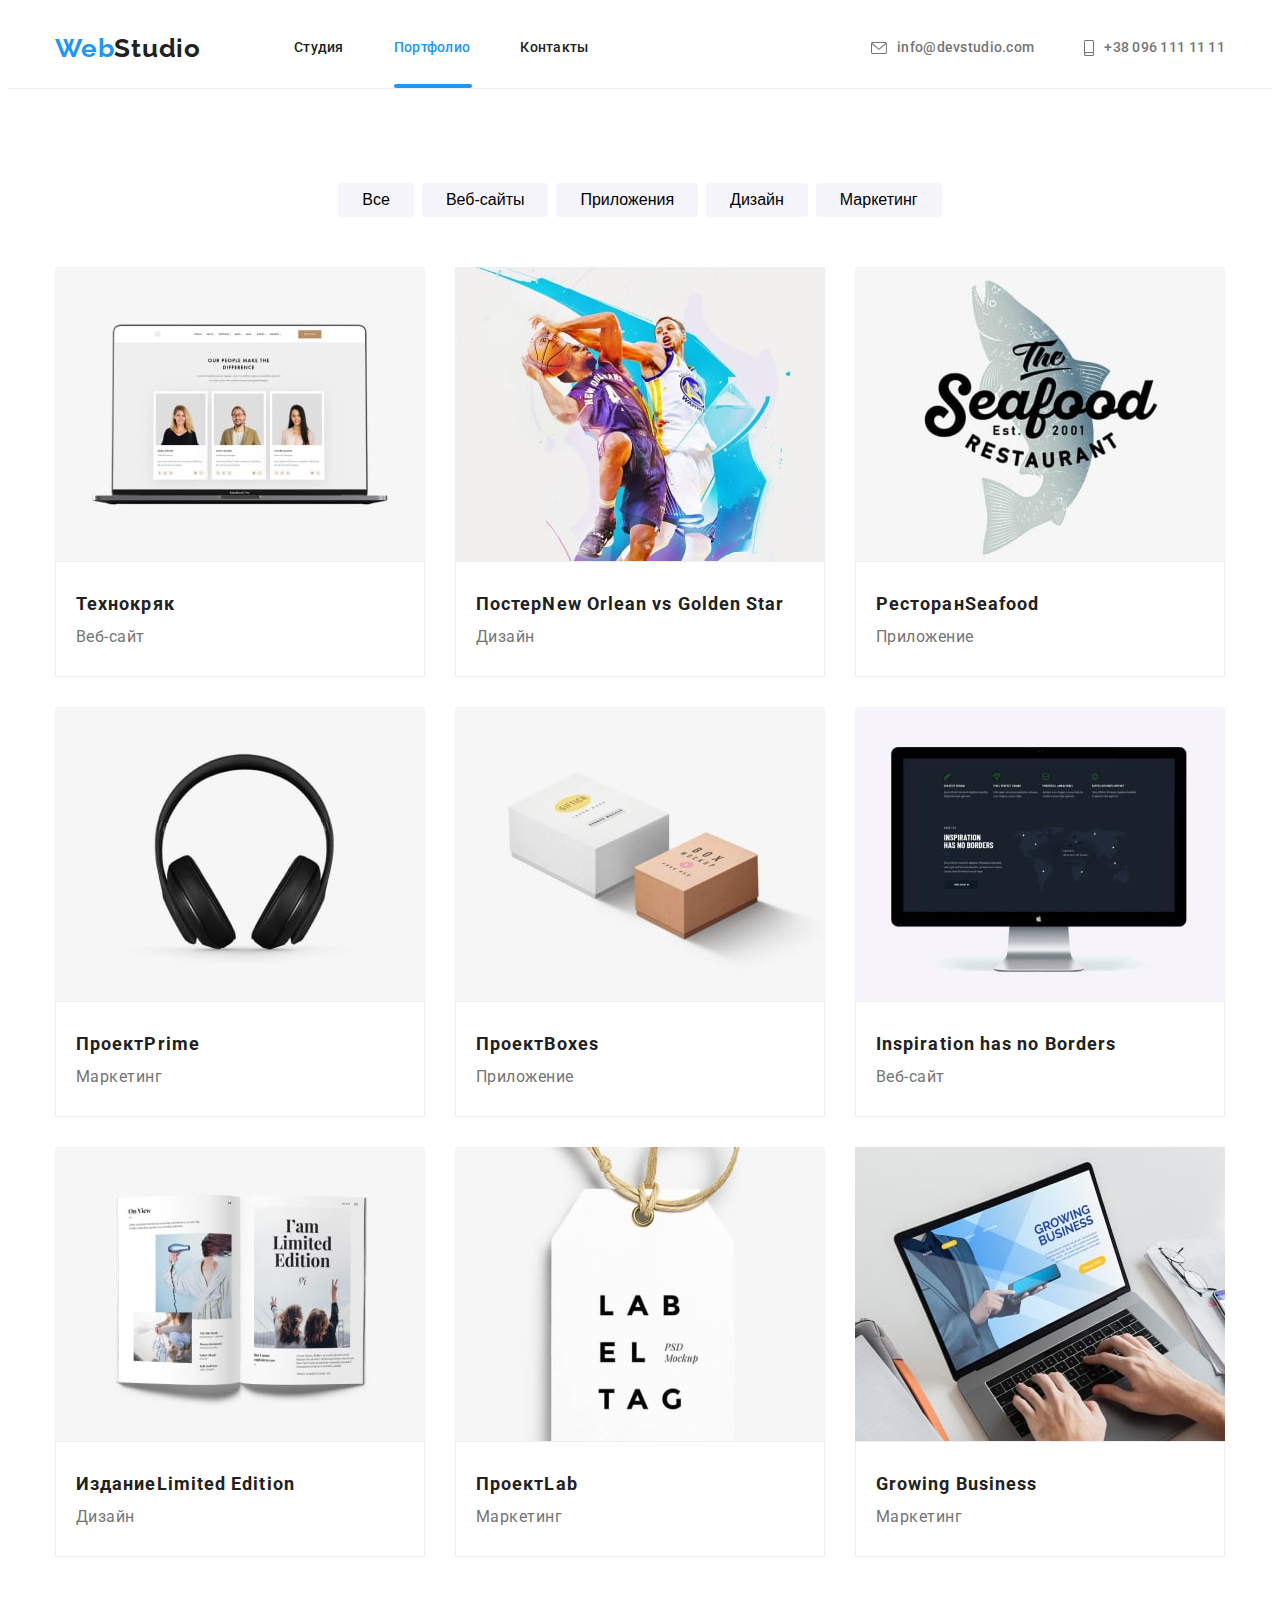
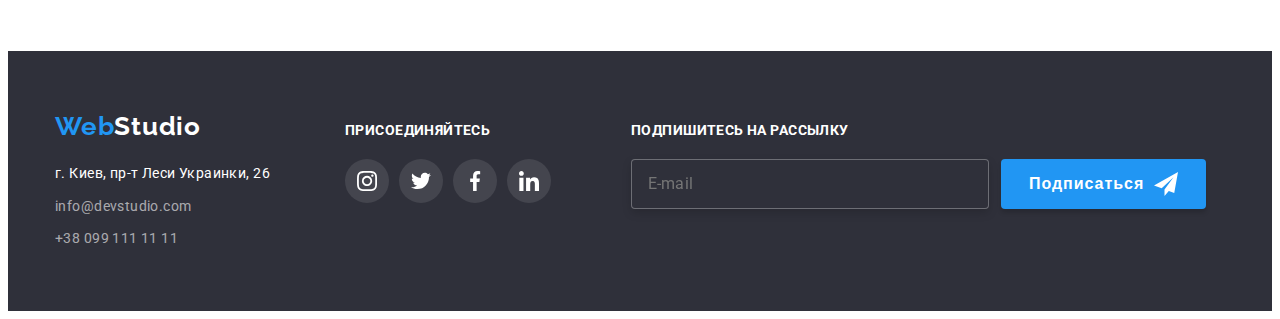
==== commit f7185b10: "and another one" ====
--- a/portfolio.html
+++ b/portfolio.html
@@ -54,26 +54,26 @@
         <section class="section">
             <div class="container">
             <ul class="button-list">
-                <li class="button-item">
-                    <button class="btn" type="button">Все</button>
-                </li>
-                <li class="button-item">
-                    <button class="btn" type="button">Веб-сайты</button>
-                </li>
-                <li class="button-item">
-                    <button class="btn" type="button">Приложения</button>
-                </li>
-                <li class="button-item">
-                    <button class="btn"type="button">Дизайн</button>
-                </li>
-                <li class="button-item">
-                    <button class="btn" type="button">Маркетинг</button>
+                <li class="button-list__item">
+                    <button class="button-list__btn" type="button">Все</button>
+                </li>
+                <li class="button-list__item">
+                    <button class="button-list__btn" type="button">Веб-сайты</button>
+                </li>
+                <li class="button-list__item">
+                    <button class="button-list__btn" type="button">Приложения</button>
+                </li>
+                <li class="button-list__item">
+                    <button class="button-list__btn"type="button">Дизайн</button>
+                </li>
+                <li class="button-list__item">
+                    <button class="button-list__btn" type="button">Маркетинг</button>
                 </li>
             </ul>           
             <!-- our projects -->
             <ul class="portfolio-list">
-                <li class="portfolio-card">                    
-                    <a class="portfolio-link" href="#">
+                <li class="portfolio-list__card">                    
+                    <a class="portfolio-list__link" href="#">
                         <div class="box-overlay">
                             <img src="./images/texnofix.jpg" alt="Веб-сайт" width="370" height="295"> 
                                 <div class="card-overlay">         
@@ -83,13 +83,13 @@
                                 </div>     
                         </div>                                                                                                                                 
                             <div class="card-text">
-                                <h2 class="project-title">Технокряк</h2>
-                                <p class="project-text">Веб-сайт</p>              
+                                <h2 class="card-text__title">Технокряк</h2>
+                                <p class="card-text__name">Веб-сайт</p>              
                             </div>
                     </a>            
                 </li>                
-                <li class="portfolio-card">                    
-                    <a class="portfolio-link" href="#">
+                <li class="portfolio-list__card">                    
+                    <a class="portfolio-list__link" href="#">
                         <div class="box-overlay">
                             <img src="./images/golden-star.jpg" alt="Дизайн" width="370" height="295">
                                 <div class="card-overlay">
@@ -99,13 +99,13 @@
                                 </div>
                         </div>
                     <div class="card-text">
-                        <h2 class="project-title">Постер<span lang="en">New Orlean vs Golden Star</span></h2>
-                        <p class="project-text">Дизайн</p>
+                        <h2 class="card-text__title">Постер<span lang="en">New Orlean vs Golden Star</span></h2>
+                        <p class="card-text__name">Дизайн</p>
                     </div>                
                 </a>
                 </li>   
-                <li class="portfolio-card">                    
-                    <a class="portfolio-link" href="#">
+                <li class="portfolio-list__card">                    
+                    <a class="portfolio-list__link" href="#">
                         <div class="box-overlay">
                             <img src="./images/seafood.jpg" alt="Приложение" width="370" height="295">
                                 <div class="card-overlay">
@@ -115,13 +115,13 @@
                                 </div>
                         </div>                                            
                     <div class="card-text">
-                        <h2 class="project-title">Ресторан<span lang="en">Seafood</span></h2>
-                        <p class="project-text">Приложение</p>
-                    </div>
-                </a>
-                </li>
-                <li class="portfolio-card">
-                    <a class="portfolio-link" href="#">
+                        <h2 class="card-text__title">Ресторан<span lang="en">Seafood</span></h2>
+                        <p class="card-text__name">Приложение</p>
+                    </div>
+                </a>
+                </li>
+                <li class="portfolio-list__card">
+                    <a class="portfolio-list__link" href="#">
                         <div class="box-overlay">
                             <img src="./images/prime.jpg" alt="Маркетинг" width="370" height="295">
                                 <div class="card-overlay">
@@ -131,13 +131,13 @@
                                 </div>
                         </div>                        
                     <div class="card-text">
-                        <h2 class="project-title">Проект<span lang="en">Prime</span></h2>
-                        <p class="project-text">Маркетинг</p>
-                    </div>
-                </a>
-                </li>
-                <li class="portfolio-card">
-                    <a class="portfolio-link" href="#">
+                        <h2 class="card-text__title">Проект<span lang="en">Prime</span></h2>
+                        <p class="card-text__name">Маркетинг</p>
+                    </div>
+                </a>
+                </li>
+                <li class="portfolio-list__card">
+                    <a class="portfolio-list__link" href="#">
                         <div class="box-overlay">
                             <img src="./images/boxes.jpg" alt="Приложение" width="370" height="295">
                             <div class="card-overlay">
@@ -147,13 +147,13 @@
                             </div>
                         </div>                        
                     <div class="card-text">
-                        <h2 class="project-title">Проект<span lang="en">Boxes</span></h2>
-                        <p class="project-text">Приложение</p>
-                    </div>
-                </a>
-                </li>
-                <li class="portfolio-card">
-                    <a class="portfolio-link" href="#">
+                        <h2 class="card-text__title">Проект<span lang="en">Boxes</span></h2>
+                        <p class="card-text__name">Приложение</p>
+                    </div>
+                </a>
+                </li>
+                <li class="portfolio-list__card">
+                    <a class="portfolio-list__link" href="#">
                         <div class="box-overlay">
                             <img src="./images/non-borders.jpg" alt="Веб-сайт" width="370" height="295">
                             <div class="card-overlay">
@@ -163,13 +163,13 @@
                             </div>
                         </div>                        
                     <div class="card-text">
-                        <h2 class="project-title" lang="en">Inspiration has no Borders</h2>
-                        <p class="project-text">Веб-сайт</p>
-                    </div>
-                </a>
-                </li>
-                <li class="portfolio-card">
-                    <a class="portfolio-link" href="#">
+                        <h2 class="card-text__title" lang="en">Inspiration has no Borders</h2>
+                        <p class="card-text__name">Веб-сайт</p>
+                    </div>
+                </a>
+                </li>
+                <li class="portfolio-list__card">
+                    <a class="portfolio-list__link" href="#">
                         <div class="box-overlay">
                             <img src="./images/limited-edition.jpg" alt="Дизайн" width="370" height="295">
                                 <div class="card-overlay">
@@ -179,13 +179,13 @@
                                 </div>
                         </div>                        
                     <div class="card-text">
-                        <h2 class="project-title">Издание<span>Limited Edition</span></h2>
-                        <p class="project-text">Дизайн</p>
-                    </div>
-                </a>
-                </li>
-                <li class="portfolio-card">
-                    <a class="portfolio-link" href="#">
+                        <h2 class="card-text__title">Издание<span>Limited Edition</span></h2>
+                        <p class="card-text__name">Дизайн</p>
+                    </div>
+                </a>
+                </li>
+                <li class="portfolio-list__card">
+                    <a class="portfolio-list__link" href="#">
                         <div class="box-overlay">
                             <img src="./images/project-lab.jpg" alt="Маркетинг" width="370" height="295">
                                 <div class="card-overlay">
@@ -195,13 +195,13 @@
                                 </div>
                         </div>                        
                     <div class="card-text">
-                        <h2 class="project-title">Проект<span>Lab</span></h2>
-                        <p class="project-text">Маркетинг</p>
-                    </div>
-                </a>
-                </li>
-                <li class="portfolio-card">
-                    <a class="portfolio-link" href="#">
+                        <h2 class="card-text__title">Проект<span>Lab</span></h2>
+                        <p class="card-text__name">Маркетинг</p>
+                    </div>
+                </a>
+                </li>
+                <li class="portfolio-list__card">
+                    <a class="portfolio-list__link" href="#">
                         <div class="box-overlay">
                             <img src="./images/business.jpg" alt="Маркетинг" width="370" height="295">
                                 <div class="card-overlay">
@@ -211,8 +211,8 @@
                                 </div>
                         </div>                        
                     <div class="card-text">
-                        <h2 class="project-title" lang="en">Growing Business</h2>
-                        <p class="project-text">Маркетинг</p>
+                        <h2 class="card-text__title" lang="en">Growing Business</h2>
+                        <p class="card-text__name">Маркетинг</p>
                     </div>
                 </a>
                 </li>
@@ -221,64 +221,64 @@
         </section>
     </main>                                                     
     <footer class="footer">
-        <div class="footer-container">
-            <div class="footer-wrapper">
-                <a class="footer-logo" href="#"><span class="pre-logo">Web</span><span class="sub-logo-second">Studio</span></a>
+        <div class="footer__container container">
+            <div class="footer__wrapper">
+                <a class="footer__logo" href="#"><span class="pre-logo">Web</span><span class="sub-logo-second">Studio</span></a>
                 <address class="address">
                 <ul class="footer-list">
-                    <li class="footer-item">
-                        <a class="address-rout" href="https://goo.gl/maps/BNxrX4DYjBoTdbWa7" target="_blank"  rel="noopener noreferrer">г. Киев, пр-т Леси Украинки, 26</a>
-                    </li>
-                    <li class="footer-item">
-                        <a class="footer-info" href="mailto:info@devstudio.com">info@devstudio.com</a>    
-                    </li>
-                    <li class="footer-item">
-                        <a class="footer-info" href="tel:+380991111111">+38 099 111 11 11</a>   
+                    <li class="footer-list__item">
+                        <a class="footer-list__address" href="https://goo.gl/maps/BNxrX4DYjBoTdbWa7" target="_blank"  rel="noopener noreferrer">г. Киев, пр-т Леси Украинки, 26</a>
+                    </li>
+                    <li class="footer-list__item">
+                        <a class="footer-list-info" href="mailto:info@devstudio.com">info@devstudio.com</a>    
+                    </li>
+                    <li class="footer-list__item">
+                        <a class="footer-list-info" href="tel:+380991111111">+38 099 111 11 11</a>   
                     </li>
                 </ul>
             </address>
             </div>
-            <div class="footer-cosial-block">
-                <h3 class="footer-title">Присоединяйтесь</h3>
-                <ul class="footer-logo-list">
-                    <li class="footer-logo-item">
-                        <a class="footer-social-link" href="">
-                        <svg class="footer-social-icon" width="20" height="20">
+            <div class="footer__cosial-block">
+                <h3 class="footer__title">Присоединяйтесь</h3>
+                <ul class="footer__logo-list">
+                    <li class="footer__logo-item">
+                        <a class="footer__social-link" href="">
+                        <svg class="footer__social-icon" width="20" height="20">
                             <use href="./images/sprite.svg#icon-instagram"></use>
                         </svg>
                         </a>
                     </li>
-                    <li class="footer-logo-item">
-                        <a class="footer-social-link" href="">
-                        <svg class="footer-social-icon" width="20" height="20">
+                    <li class="footer__logo-item">
+                        <a class="footer__social-link" href="">
+                        <svg class="footer__social-icon" width="20" height="20">
                             <use href="./images/sprite.svg#icon-twitter"></use>
                         </svg>
                         </a>
                     </li>
-                    <li class="footer-logo-item">
-                        <a class="footer-social-link" href="">
-                        <svg class="footer-social-icon" width="20" height="20">
+                    <li class="footer__logo-item">
+                        <a class="footer__social-link" href="">
+                        <svg class="footer__social-icon" width="20" height="20">
                             <use href="./images/sprite.svg#icon-facebook"></use>
                         </svg>
                     </a>
                     </li>
-                    <li class="footer-logo-item">
-                        <a class="footer-social-link" href="">
-                        <svg class="footer-social-icon" width="20" height="20">
+                    <li class="footer__logo-item">
+                        <a class="footer__social-link" href="">
+                        <svg class="footer__social-icon" width="20" height="20">
                             <use href="./images/sprite.svg#icon-linkedin"></use>
                         </svg>
                     </a>
                     </li>
                 </ul>
             </div>
-            <div class="footer-form">
-                <h3 class="footer-title">
+            <div class="footer__form">
+                <h3 class="footer__title">
                     Подпишитесь на рассылку
                 </h3>
-                <form class="footer-form-wrapper">
-                    <input class="footer-email-form" type="email" name="mail-subscribe" placeholder="E-mail"/>
+                <form class="footer__form-wrapper">
+                    <input class="footer__email-form" type="email" name="mail-subscribe" placeholder="E-mail"/>
                     <button  class="subscribe-button" type="submit">                     
-                        <span class="subscribe-button-text">Подписаться</span>
+                        <span class="subscribe__button-text">Подписаться</span>
                             <svg class="icon-send" width="24" height="24">
                                 <use href="./images/sprite.svg#icon-send"></use>
                             </svg>
--- a/css/main.min.css
+++ b/css/main.min.css
@@ -1,2 +1,2 @@
-:root{--main-title-color: #ffffff;--secondary-title-color: #212121;--main-text-color: #757575;--accent-color: #2196F3}*,html{box-sizing:border-box}img{height:auto;width:100%;display:block}body{font-family:'Roboto', sans-serif}a{text-decoration:none}p,h1,h2,h3,h4,h5,h6{margin-top:0;margin-bottom:0}ul{list-style:none;margin-top:0;margin-bottom:0;padding-left:0}.portfolio-wrapper{display:flex}.navigation-list{display:flex;align-items:center}.button-list{display:flex;margin-bottom:50px;justify-content:center}.portfolio-list{flex-wrap:wrap;display:flex;position:relative}.header .container{display:flex;align-items:center}.header-navigation{align-items:center;display:flex;justify-content:space-between}.section{padding-top:94px;padding-bottom:94px}.container{width:1200px;padding-left:15px;padding-right:15px;margin:0 auto}.portfolio-container{width:1200px;padding-left:15px;padding-right:15px;margin:0 auto}.main-title{text-align:center;font-weight:700;font-size:36px;line-height:1.16;letter-spacing:0.03em;color:var(--secondary-title-color)}.team-title{margin-bottom:10px;font-weight:500;font-size:16px;line-height:19px;letter-spacing:0.03em;color:var(--secondary-title-color)}.header{border-bottom:1px solid #ECECEC}.contacts-list{margin-left:auto;display:flex}.navigation-list__item:not(:last-child){margin-right:50px}.contacts-list__item:not(:last-child){margin-right:50px}.logo{margin-right:93px}.pre-logo{font-family:Raleway;font-weight:700;font-size:26px;line-height:1.19;letter-spacing:0.03em;color:var(--accent-color)}.sub-logo{font-family:Raleway;font-weight:700;font-size:26px;line-height:1.19;letter-spacing:0.03em;color:var(--secondary-title-color)}.sub-logo-second{font-family:Raleway;font-weight:700;font-size:26px;line-height:1.19;letter-spacing:0.03em;color:#ffffff}.present-page{position:relative;font-weight:500;font-size:14px;line-height:1.14;letter-spacing:0.02em;color:var(--accent-color)}.present-page::after{content:'';position:absolute;top:45px;display:block;width:48px;height:4px;background:#2196F3;border-radius:2px}.present-page-portfolio::after{width:78px}.navigation-list__link{display:block;padding:32px 0;font-weight:500;font-size:14px;line-height:1.14;letter-spacing:0.02em;color:var(--secondary-title-color);transition-property:color;transition-duration:250ms;transition-timing-function:cubic-bezier(0.4, 0, 0.2, 1)}.navigation-list__link:hover,.navigation-list__link:focus{color:var(--accent-color)}.contacts-list__link{color:var(--main-text-color);font-weight:500;font-size:14px;line-height:1.14;letter-spacing:0.02em;display:flex;align-items:center;transition-property:color;transition-duration:250ms;transition-timing-function:cubic-bezier(0.4, 0, 0.2, 1)}.contacts-list__link:hover,.contacts-list__link:focus{color:var(--accent-color)}.envelope{fill:currentColor;margin-right:10px}.telephone{fill:currentColor;margin-right:10px}.hero{text-align:center;padding:200px 0;max-width:1600px;margin:0 auto;background-color:#2F303A;background-image:linear-gradient(rgba(47,48,58,0.4), rgba(47,48,58,0.4)),url(../images/hero.jpg);background-repeat:no-repeat;background-size:cover;background-position:center}.hero-section{display:flex;flex-direction:column;align-items:center;padding-top:200px;padding-bottom:200px}.main-button{width:200px;height:50px;border:transparent;background:var(--accent-color);box-shadow:0px 4px 4px rgba(0,0,0,0.15);border-radius:4px;cursor:pointer}.button-text{font-weight:700;font-size:16px;line-height:1.87;text-align:center;letter-spacing:0.06em;color:#ffffff}.hero-title{margin-bottom:30px;max-width:700px;text-transform:uppercase;text-align:center;font-weight:900;font-size:44px;line-height:1.36;letter-spacing:0.06em;color:#FFFFFF;margin-left:auto;margin-right:auto}.advantage-list{display:flex}.advantage-item:not(:last-child){margin-right:50px}.advantage-main-title{display:none}.advantage-title{font-size:14px;line-height:1.14;letter-spacing:0.03em;text-transform:uppercase;color:var(--secondary-title-color)}.advantage-text{margin-top:10px;max-width:270px;font-size:14px;line-height:1.71;letter-spacing:0.03em;color:var(--main-text-color)}.work-logo-item{width:270px;height:120px;background:#F5F4FA;border-radius:4px;align-items:center;display:flex;justify-content:center;margin-bottom:30px}.work-section{padding-top:0}.work-list{display:flex;justify-content:space-between}.work-title{margin-bottom:50px}.team-part{background-color:#F5F4FA}.team-list{display:flex;margin-top:50px}.team-card-list{text-align:center;padding:30px 0}.team-item{max-width:270px;background:#FFFFFF;box-shadow:0px 1px 3px rgba(0,0,0,0.12),0px 1px 1px rgba(0,0,0,0.14),0px 2px 1px rgba(0,0,0,0.2);border-radius:0px 0px 4px 4px}.team-item:not(:last-child){margin-right:30px}.profession{font-size:16px;line-height:1.18;letter-spacing:0.03em;color:var(--main-text-color)}.social-card-list{display:flex;justify-content:center;align-items:center;margin-top:16px}.social-link{display:flex;justify-content:center;align-items:center;width:44px;height:44px;border-radius:50%;background-color:#ffffff;transition-property:background-color;transition-duration:250ms;transition-timing-function:cubic-bezier(0.4, 0, 0.2, 1)}.social-icon{fill:#AFB1B8;transition-property:fill;transition-duration:250ms;transition-timing-function:cubic-bezier(0.4, 0, 0.2, 1)}.social-card-item:not(:last-child){margin-right:10px}.social-link:hover,.social-link:focus{background-color:#2196F3}.social-link:hover>.social-icon,.social-link:focus>.social-icon{fill:#ffffff}.regular-customers-list{display:flex;justify-content:space-between;margin-top:50px}.customers-link{width:170px;height:92px;border:1px solid #AFB1B8;border-radius:4px;align-items:center;display:flex;justify-content:center;transition-property:border-color;transition-duration:250ms;transition-timing-function:cubic-bezier(0.4, 0, 0.2, 1)}.customers-logo{fill:#AFB1B8;transition-property:fill;transition-duration:250ms;transition-timing-function:cubic-bezier(0.4, 0, 0.2, 1)}.customers-link:hover,.customers-link:focus{border-color:#2196F3}.customers-link:hover>.customers-logo,.customers-link:focus>.customers-logo{fill:#2196F3}.portfolio-card{align-items:left;margin-right:30px;margin-bottom:30px;background:#FFFFFF}.box-overlay{position:relative;margin-left:auto;margin-right:auto;width:370px;height:294px;overflow:hidden}.portfolio-link:hover .card-overlay{transform:translateY(0)}.card-overlay{display:block;position:absolute;top:0;left:0;width:100%;height:100%;z-index:0;padding:63px 24px;background-color:rgba(33,150,243,0.9);transform:translateY(100%);transition:transform 250ms ease}.card-overlay>p{font-weight:normal;font-size:18px;line-height:1.55;letter-spacing:0.03em;color:#FFFFFF}.portfolio-link{display:block}.portfolio-link:hover,.portfolio-link:focus{box-shadow:0px 1px 1px rgba(0,0,0,0.12),0px 4px 4px rgba(0,0,0,0.06),1px 4px 6px rgba(0,0,0,0.16);transition-property:box-shadow;transition-duration:250ms;transition-timing-function:cubic-bezier(0.4, 0, 0.2, 1)}.portfolio-card:nth-child(3n){margin-right:0}.portfolio-card:nth-child(n+6){margin-bottom:0}.card-text{border:1px solid #EEEEEE;padding:24px 20px;position:relative;z-index:1}.project-title{font-weight:700;font-size:18px;line-height:2;letter-spacing:0.06em;color:var(--secondary-title-color)}.project-text{font-size:16px;line-height:1.87;letter-spacing:0.03em;color:var(--main-text-color)}.button-item:not(:last-child){margin-right:8px}.btn{font-weight:500;font-size:16px;background:#F5F4FA;border-radius:4px;padding:6px 22px;border:2px solid #F5F4FA;cursor:pointer;transition-property:color,background-color,box-shadow,border-color;transition-duration:250ms;transition-timing-function:cubic-bezier(0.4, 0, 0.2, 1)}.btn:hover,.btn:focus{color:#FFFFFF;border-color:var(--accent-color);background-color:var(--accent-color);box-shadow:0px 3px 1px rgba(0,0,0,0.1),0px 1px 2px rgba(0,0,0,0.08),0px 2px 2px rgba(0,0,0,0.12);border-radius:4px}.backdrop{position:fixed;top:0;left:0;width:100%;height:100%;background:rgba(0,0,0,0.2);opacity:1;transition:opacity 250ms cubic-bezier(0.4, 0, 0.2, 1)}.backdrop.is-hidden{opacity:0;pointer-events:none}.backdrop.backdrop.is-hidden .modal{transform:translate(-50%, -50%) scale(0.9)}.modal{padding:40px;position:absolute;top:50%;left:50%;width:528px;padding-bottom:40px;background:#FFFFFF;box-shadow:0px 1px 3px rgba(0,0,0,0.12),0px 1px 1px rgba(0,0,0,0.14),0px 2px 1px rgba(0,0,0,0.2);border-radius:4px;transform:translate(-50%, -50%) scale(1);transition:transform 250ms cubic-bezier(0.4, 0, 0.2, 1)}.icon-close{width:18px;height:18px}.close-button{display:flex;align-items:center;justify-content:center;width:30px;height:30px;position:absolute;top:8px;right:8px;padding:0;border-radius:50%;background:#FFFFFF;border:1px solid rgba(0,0,0,0.1);box-sizing:border-box;cursor:pointer}.close-button:hover,.close-button:focus{fill:#2196F3}.modal-title{font-weight:700;font-size:20px;line-height:1.15;text-align:center;letter-spacing:0.03em;color:#212121;margin-bottom:12px}.subscribe-button{display:flex;align-items:center;justify-content:center;border:none;margin-left:12px;padding-left:28px;padding-right:28px;background:#2196F3;box-shadow:0px 4px 4px rgba(0,0,0,0.15);border-radius:4px}.subscribe-button-text{font-weight:700;font-size:16px;line-height:1.875;letter-spacing:0.06em;color:#FFFFFF;text-align:center;margin-right:10px}.checkbox{display:flex;align-items:center;justify-content:center;margin-bottom:30px}.checkbox-form{opacity:0;pointer-events:none}.policy{display:flex;align-items:center;justify-content:center;width:16px;height:15px;display:inline-block;border:2px solid #212121;border-radius:2px}.checkbox-form:checked+.policy{background-color:#2196F3;border-color:#2196F3;border-radius:2px}.checkbox-icon{margin-top:1px;width:11px;height:8px;display:flex;align-items:center;justify-content:center}.checkbox-label{display:flex;align-items:center;cursor:pointer}.footer-form{margin-left:90px}.footer-form-wrapper{display:flex;flex-direction:row}.footer-email-form{background:#2F303A;width:358px;height:50px;padding-left:16px;border:1px solid rgba(255,255,255,0.3);box-sizing:border-box;filter:drop-shadow(0px 4px 4px rgba(0,0,0,0.15));border-radius:4px;font-family:'Roboto', sans-serif;font-style:normal;font-weight:400;font-size:16px;line-height:1.25;letter-spacing:0.01em;color:rgba(255,255,255,0.6)}.form-container{margin-bottom:10px;display:flex;flex-direction:column;justify-content:center}.form-container input{margin:0 auto;width:448px;height:40px;border:1px solid rgba(33,33,33,0.2);box-sizing:border-box;border-radius:4px;padding-left:40px}.form-container input:last-child{width:448px;height:120px;border:1px solid #2196F3;box-sizing:border-box;border-radius:4px;padding:12px 16px;align-items:start}.form-container input::placeholder{font-weight:400;font-size:12px;line-height:1.16;letter-spacing:0.01em;color:rgba(117,117,117,0.5)}.form-container:last-child{margin-bottom:20px}.form-box:focus+.form-svg{fill:#2196f3}.form-box:focus{outline:none;border:1px solid #2196f3}.form-case{position:relative}.input-comment{resize:none;height:120px;padding:12px 16px;text-align:start;border:1px solid rgba(33,33,33,0.2);box-sizing:border-box;border-radius:4px}.input-comment:focus{outline:none;border:1px solid #2196f3}.form-svg{position:absolute;top:50%;left:12px;transform:translateY(-50%)}.form-name{text-align:left;margin-bottom:4px}.send-button{width:200px;height:50px;background:#188CE8;box-shadow:0px 4px 4px rgba(0,0,0,0.15);border-radius:4px;border:none;cursor:pointer}.send-button-text{font-weight:700;font-size:16px;line-height:1.875;letter-spacing:0.06em;color:#FFFFFF;text-align:center}.form-title{font-weight:400;font-size:12px;line-height:1.16;letter-spacing:0.01em;color:#757575}.conditions-text{font-weight:400;font-size:14px;line-height:1.71;letter-spacing:0.03em;color:#757575;margin-left:7px}.contract{text-decoration:underline;color:#2196F3}.address{font-style:normal;display:flex;align-items:baseline}.address-rout{font-size:14px;line-height:1.71;letter-spacing:0.03em;color:#FFFFFF}.footer-info{font-size:14px;line-height:1.71;letter-spacing:0.03em;color:rgba(255,255,255,0.6)}.footer{padding:60px 0;background-color:#2F303A}.footer-container{max-width:1600px;align-items:baseline;display:flex;padding-right:15px;margin:0 auto}.footer-item:not(:last-child){margin-bottom:9px}.footer-cosial-block{margin-left:45px}.footer-logo{margin-bottom:20px}.footer-wrapper{display:flex;flex-direction:column;min-width:290px}.footer-list{margin-right:70px}.footer-title{font-size:14px;line-height:1.14;letter-spacing:0.03em;text-transform:uppercase;color:#FFFFFF;margin-bottom:20px}.footer-logo-list{display:flex}.footer-social-link{display:flex;justify-content:center;align-items:center;width:44px;height:44px;border-radius:50%;background-color:rgba(255,255,255,0.1);transition-property:background-color;transition-duration:250ms;transition-timing-function:cubic-bezier(0.4, 0, 0.2, 1)}.footer-social-link:hover,.footer-social-link:focus{background-color:#2196F3}.footer-social-icon{fill:#ffffff;transition-property:fill;transition-duration:250ms;transition-timing-function:cubic-bezier(0.4, 0, 0.2, 1)}.footer-logo-item:not(:last-child){margin-right:10px}
+:root{--main-title-color: #ffffff;--secondary-title-color: #212121;--main-text-color: #757575;--accent-color: #2196F3}*,html{box-sizing:border-box}img{height:auto;width:100%;display:block}body{font-family:'Roboto', sans-serif}a{text-decoration:none}p,h1,h2,h3,h4,h5,h6{margin-top:0;margin-bottom:0}ul{list-style:none;margin-top:0;margin-bottom:0;padding-left:0}.portfolio-wrapper{display:flex}.navigation-list{display:flex;align-items:center}.button-list{display:flex;margin-bottom:50px;justify-content:center}.portfolio-list{flex-wrap:wrap;display:flex;position:relative}.header .container{display:flex;align-items:center}.header-navigation{align-items:center;display:flex;justify-content:space-between}.section{padding-top:94px;padding-bottom:94px}.container{width:1200px;padding-left:15px;padding-right:15px;margin:0 auto}.main-title{text-align:center;font-weight:700;font-size:36px;line-height:1.16;letter-spacing:0.03em;color:var(--secondary-title-color)}.team-title{margin-bottom:10px;font-weight:500;font-size:16px;line-height:19px;letter-spacing:0.03em;color:var(--secondary-title-color)}.header{border-bottom:1px solid #ECECEC}.contacts-list{margin-left:auto;display:flex}.navigation-list__item:not(:last-child){margin-right:50px}.contacts-list__item:not(:last-child){margin-right:50px}.logo{margin-right:93px}.pre-logo{font-family:Raleway;font-weight:700;font-size:26px;line-height:1.19;letter-spacing:0.03em;color:var(--accent-color)}.sub-logo{font-family:Raleway;font-weight:700;font-size:26px;line-height:1.19;letter-spacing:0.03em;color:var(--secondary-title-color)}.sub-logo-second{font-family:Raleway;font-weight:700;font-size:26px;line-height:1.19;letter-spacing:0.03em;color:#ffffff}.present-page{position:relative;font-weight:500;font-size:14px;line-height:1.14;letter-spacing:0.02em;color:var(--accent-color)}.present-page::after{content:'';position:absolute;top:45px;display:block;width:48px;height:4px;background:#2196F3;border-radius:2px}.present-page-portfolio::after{width:78px}.navigation-list__link{display:block;padding:32px 0;font-weight:500;font-size:14px;line-height:1.14;letter-spacing:0.02em;color:var(--secondary-title-color);transition-property:color;transition-duration:250ms;transition-timing-function:cubic-bezier(0.4, 0, 0.2, 1)}.navigation-list__link:hover,.navigation-list__link:focus{color:var(--accent-color)}.contacts-list__link{color:var(--main-text-color);font-weight:500;font-size:14px;line-height:1.14;letter-spacing:0.02em;display:flex;align-items:center;transition-property:color;transition-duration:250ms;transition-timing-function:cubic-bezier(0.4, 0, 0.2, 1)}.contacts-list__link:hover,.contacts-list__link:focus{color:var(--accent-color)}.envelope{fill:currentColor;margin-right:10px}.telephone{fill:currentColor;margin-right:10px}.hero{text-align:center;padding:200px 0;max-width:1600px;margin:0 auto;background-color:#2F303A;background-image:linear-gradient(rgba(47,48,58,0.4), rgba(47,48,58,0.4)),url(../images/hero.jpg);background-repeat:no-repeat;background-size:cover;background-position:center}.hero-section{display:flex;flex-direction:column;align-items:center;padding-top:200px;padding-bottom:200px}.main-button{width:200px;height:50px;border:transparent;background:var(--accent-color);box-shadow:0px 4px 4px rgba(0,0,0,0.15);border-radius:4px;cursor:pointer}.button-text{font-weight:700;font-size:16px;line-height:1.87;text-align:center;letter-spacing:0.06em;color:#ffffff}.hero-title{margin-bottom:30px;max-width:700px;text-transform:uppercase;text-align:center;font-weight:900;font-size:44px;line-height:1.36;letter-spacing:0.06em;color:#FFFFFF;margin-left:auto;margin-right:auto}.advantage-list{display:flex}.advantage-item:not(:last-child){margin-right:50px}.advantage-main-title{display:none}.advantage-title{font-size:14px;line-height:1.14;letter-spacing:0.03em;text-transform:uppercase;color:var(--secondary-title-color)}.advantage-text{margin-top:10px;max-width:270px;font-size:14px;line-height:1.71;letter-spacing:0.03em;color:var(--main-text-color)}.work-logo-item{width:270px;height:120px;background:#F5F4FA;border-radius:4px;align-items:center;display:flex;justify-content:center;margin-bottom:30px}.work-section{padding-top:0}.work-list{display:flex;justify-content:space-between}.work-title{margin-bottom:50px}.team-part{background-color:#F5F4FA}.team-list{display:flex;margin-top:50px}.team-card-list{text-align:center;padding:30px 0}.team-item{max-width:270px;background:#FFFFFF;box-shadow:0px 1px 3px rgba(0,0,0,0.12),0px 1px 1px rgba(0,0,0,0.14),0px 2px 1px rgba(0,0,0,0.2);border-radius:0px 0px 4px 4px}.team-item:not(:last-child){margin-right:30px}.profession{font-size:16px;line-height:1.18;letter-spacing:0.03em;color:var(--main-text-color)}.social-card-list{display:flex;justify-content:center;align-items:center;margin-top:16px}.social-link{display:flex;justify-content:center;align-items:center;width:44px;height:44px;border-radius:50%;background-color:#ffffff;transition-property:background-color;transition-duration:250ms;transition-timing-function:cubic-bezier(0.4, 0, 0.2, 1)}.social-link:hover,.social-link:focus{background-color:#2196F3}.social-link:hover>.social-icon,.social-link:focus>.social-icon{fill:#ffffff}.social-icon{fill:#AFB1B8;transition-property:fill;transition-duration:250ms;transition-timing-function:cubic-bezier(0.4, 0, 0.2, 1)}.social-card-item:not(:last-child){margin-right:10px}.regular-customers-list{display:flex;justify-content:space-between;margin-top:50px}.customers-link{width:170px;height:92px;border:1px solid #AFB1B8;border-radius:4px;align-items:center;display:flex;justify-content:center;transition-property:border-color;transition-duration:250ms;transition-timing-function:cubic-bezier(0.4, 0, 0.2, 1)}.customers-link:hover,.customers-link:focus{border-color:#2196F3}.customers-link:hover>.customers-logo,.customers-link:focus>.customers-logo{fill:#2196F3}.customers-logo{fill:#AFB1B8;transition-property:fill;transition-duration:250ms;transition-timing-function:cubic-bezier(0.4, 0, 0.2, 1)}.portfolio-list__card{align-items:left;margin-right:30px;margin-bottom:30px;background:#FFFFFF}.box-overlay{position:relative;margin-left:auto;margin-right:auto;width:370px;height:294px;overflow:hidden}.portfolio-list__link:hover .card-overlay{transform:translateY(0)}.card-overlay{display:block;position:absolute;top:0;left:0;width:100%;height:100%;z-index:0;padding:63px 24px;background-color:rgba(33,150,243,0.9);transform:translateY(100%);transition:transform 250ms ease}.card-overlay>p{font-weight:normal;font-size:18px;line-height:1.55;letter-spacing:0.03em;color:#FFFFFF}.portfolio-list__link{display:block}.portfolio-list__link:hover,.portfolio-list__link:focus{box-shadow:0px 1px 1px rgba(0,0,0,0.12),0px 4px 4px rgba(0,0,0,0.06),1px 4px 6px rgba(0,0,0,0.16);transition-property:box-shadow;transition-duration:250ms;transition-timing-function:cubic-bezier(0.4, 0, 0.2, 1)}.portfolio-list__card:nth-child(3n){margin-right:0}.portfolio-list__card:nth-child(n+6){margin-bottom:0}.card-text{border:1px solid #EEEEEE;padding:24px 20px;position:relative;z-index:1}.card-text__title{font-weight:700;font-size:18px;line-height:2;letter-spacing:0.06em;color:var(--secondary-title-color)}.card-text__name{font-size:16px;line-height:1.87;letter-spacing:0.03em;color:var(--main-text-color)}.button-list__item:not(:last-child){margin-right:8px}.button-list__btn{font-weight:500;font-size:16px;background:#F5F4FA;border-radius:4px;padding:6px 22px;border:2px solid #F5F4FA;cursor:pointer;transition-property:color,background-color,box-shadow,border-color;transition-duration:250ms;transition-timing-function:cubic-bezier(0.4, 0, 0.2, 1)}.button-list__btn:hover,.button-list__btn:focus{color:#FFFFFF;border-color:var(--accent-color);background-color:var(--accent-color);box-shadow:0px 3px 1px rgba(0,0,0,0.1),0px 1px 2px rgba(0,0,0,0.08),0px 2px 2px rgba(0,0,0,0.12);border-radius:4px}.backdrop{position:fixed;top:0;left:0;width:100%;height:100%;background:rgba(0,0,0,0.2);opacity:1;transition:opacity 250ms cubic-bezier(0.4, 0, 0.2, 1)}.backdrop.is-hidden{opacity:0;pointer-events:none}.backdrop.backdrop.is-hidden .modal{transform:translate(-50%, -50%) scale(0.9)}.modal{padding:40px;position:absolute;top:50%;left:50%;width:528px;padding-bottom:40px;background:#FFFFFF;box-shadow:0px 1px 3px rgba(0,0,0,0.12),0px 1px 1px rgba(0,0,0,0.14),0px 2px 1px rgba(0,0,0,0.2);border-radius:4px;transform:translate(-50%, -50%) scale(1);transition:transform 250ms cubic-bezier(0.4, 0, 0.2, 1)}.icon-close{width:18px;height:18px}.close-button{display:flex;align-items:center;justify-content:center;width:30px;height:30px;position:absolute;top:8px;right:8px;padding:0;border-radius:50%;background:#FFFFFF;border:1px solid rgba(0,0,0,0.1);box-sizing:border-box;cursor:pointer}.close-button:hover,.close-button:focus{fill:#2196F3}.modal-title{font-weight:700;font-size:20px;line-height:1.15;text-align:center;letter-spacing:0.03em;color:#212121;margin-bottom:12px}.subscribe-button{display:flex;align-items:center;justify-content:center;border:none;margin-left:12px;padding-left:28px;padding-right:28px;background:#2196F3;box-shadow:0px 4px 4px rgba(0,0,0,0.15);border-radius:4px;cursor:pointer}.subscribe__button-text{font-weight:700;font-size:16px;line-height:1.875;letter-spacing:0.06em;color:#FFFFFF;text-align:center;margin-right:10px}.checkbox{display:flex;align-items:center;justify-content:center;margin-bottom:30px}.checkbox-form{opacity:0;pointer-events:none}.policy{display:flex;align-items:center;justify-content:center;width:16px;height:15px;display:inline-block;border:2px solid #212121;border-radius:2px}.checkbox-form:checked+.policy{background-color:#2196F3;border-color:#2196F3;border-radius:2px}.checkbox-icon{margin-top:1px;width:11px;height:8px;display:flex;align-items:center;justify-content:center}.checkbox-label{display:flex;align-items:center;cursor:pointer}.footer__form-wrapper{display:flex;flex-direction:row}.footer__email-form{background:#2F303A;width:358px;height:50px;padding-left:16px;border:1px solid rgba(255,255,255,0.3);box-sizing:border-box;filter:drop-shadow(0px 4px 4px rgba(0,0,0,0.15));border-radius:4px;font-family:'Roboto', sans-serif;font-style:normal;font-weight:400;font-size:16px;line-height:1.25;letter-spacing:0.01em;color:rgba(255,255,255,0.6)}.form-container{margin-bottom:10px;display:flex;flex-direction:column;justify-content:center}.form-container input{margin:0 auto;width:448px;height:40px;border:1px solid rgba(33,33,33,0.2);box-sizing:border-box;border-radius:4px;padding-left:40px}.form-container input:last-child{width:448px;height:120px;border:1px solid #2196F3;box-sizing:border-box;border-radius:4px;padding:12px 16px;align-items:start}.form-container input::placeholder{font-weight:400;font-size:12px;line-height:1.16;letter-spacing:0.01em;color:rgba(117,117,117,0.5)}.form-container:last-child{margin-bottom:20px}.form-box:focus+.form-svg{fill:#2196f3}.form-box:focus{outline:none;border:1px solid #2196f3}.form-case{position:relative}.input-comment{resize:none;height:120px;padding:12px 16px;text-align:start;border:1px solid rgba(33,33,33,0.2);box-sizing:border-box;border-radius:4px}.input-comment:focus{outline:none;border:1px solid #2196f3}.form-svg{position:absolute;top:50%;left:12px;transform:translateY(-50%)}.form-name{text-align:left;margin-bottom:4px}.send-button{width:200px;height:50px;background:#188CE8;box-shadow:0px 4px 4px rgba(0,0,0,0.15);border-radius:4px;border:none;cursor:pointer}.send-button-text{font-weight:700;font-size:16px;line-height:1.875;letter-spacing:0.06em;color:#FFFFFF;text-align:center}.form-title{font-weight:400;font-size:12px;line-height:1.16;letter-spacing:0.01em;color:#757575}.conditions-text{font-weight:400;font-size:14px;line-height:1.71;letter-spacing:0.03em;color:#757575;margin-left:7px}.contract{text-decoration:underline;color:#2196F3}.address{font-style:normal;display:flex;align-items:baseline}.footer-list__address{font-size:14px;line-height:1.71;letter-spacing:0.03em;color:#FFFFFF}.footer-list-info{font-size:14px;line-height:1.71;letter-spacing:0.03em;color:rgba(255,255,255,0.6)}.footer{padding:60px 0;background-color:#2F303A}.footer__container{align-items:baseline;display:flex}.footer-list__item:not(:last-child){margin-bottom:9px}.footer__logo{margin-bottom:20px}.footer__wrapper{display:flex;flex-direction:column;min-width:290px}.footer-list{margin-right:70px}.footer__title{font-size:14px;line-height:1.14;letter-spacing:0.03em;text-transform:uppercase;color:#FFFFFF;margin-bottom:20px}.footer__logo-list{display:flex}.footer__social-link{display:flex;justify-content:center;align-items:center;width:44px;height:44px;border-radius:50%;background-color:rgba(255,255,255,0.1);transition-property:background-color;transition-duration:250ms;transition-timing-function:cubic-bezier(0.4, 0, 0.2, 1)}.footer__social-link:hover,.footer__social-link:focus{background-color:#2196F3}.footer__social-icon{fill:#ffffff;transition-property:fill;transition-duration:250ms;transition-timing-function:cubic-bezier(0.4, 0, 0.2, 1)}.footer__logo-item:not(:last-child){margin-right:10px}.footer__form{margin-left:80px}
 /*# sourceMappingURL=main.min.css.map */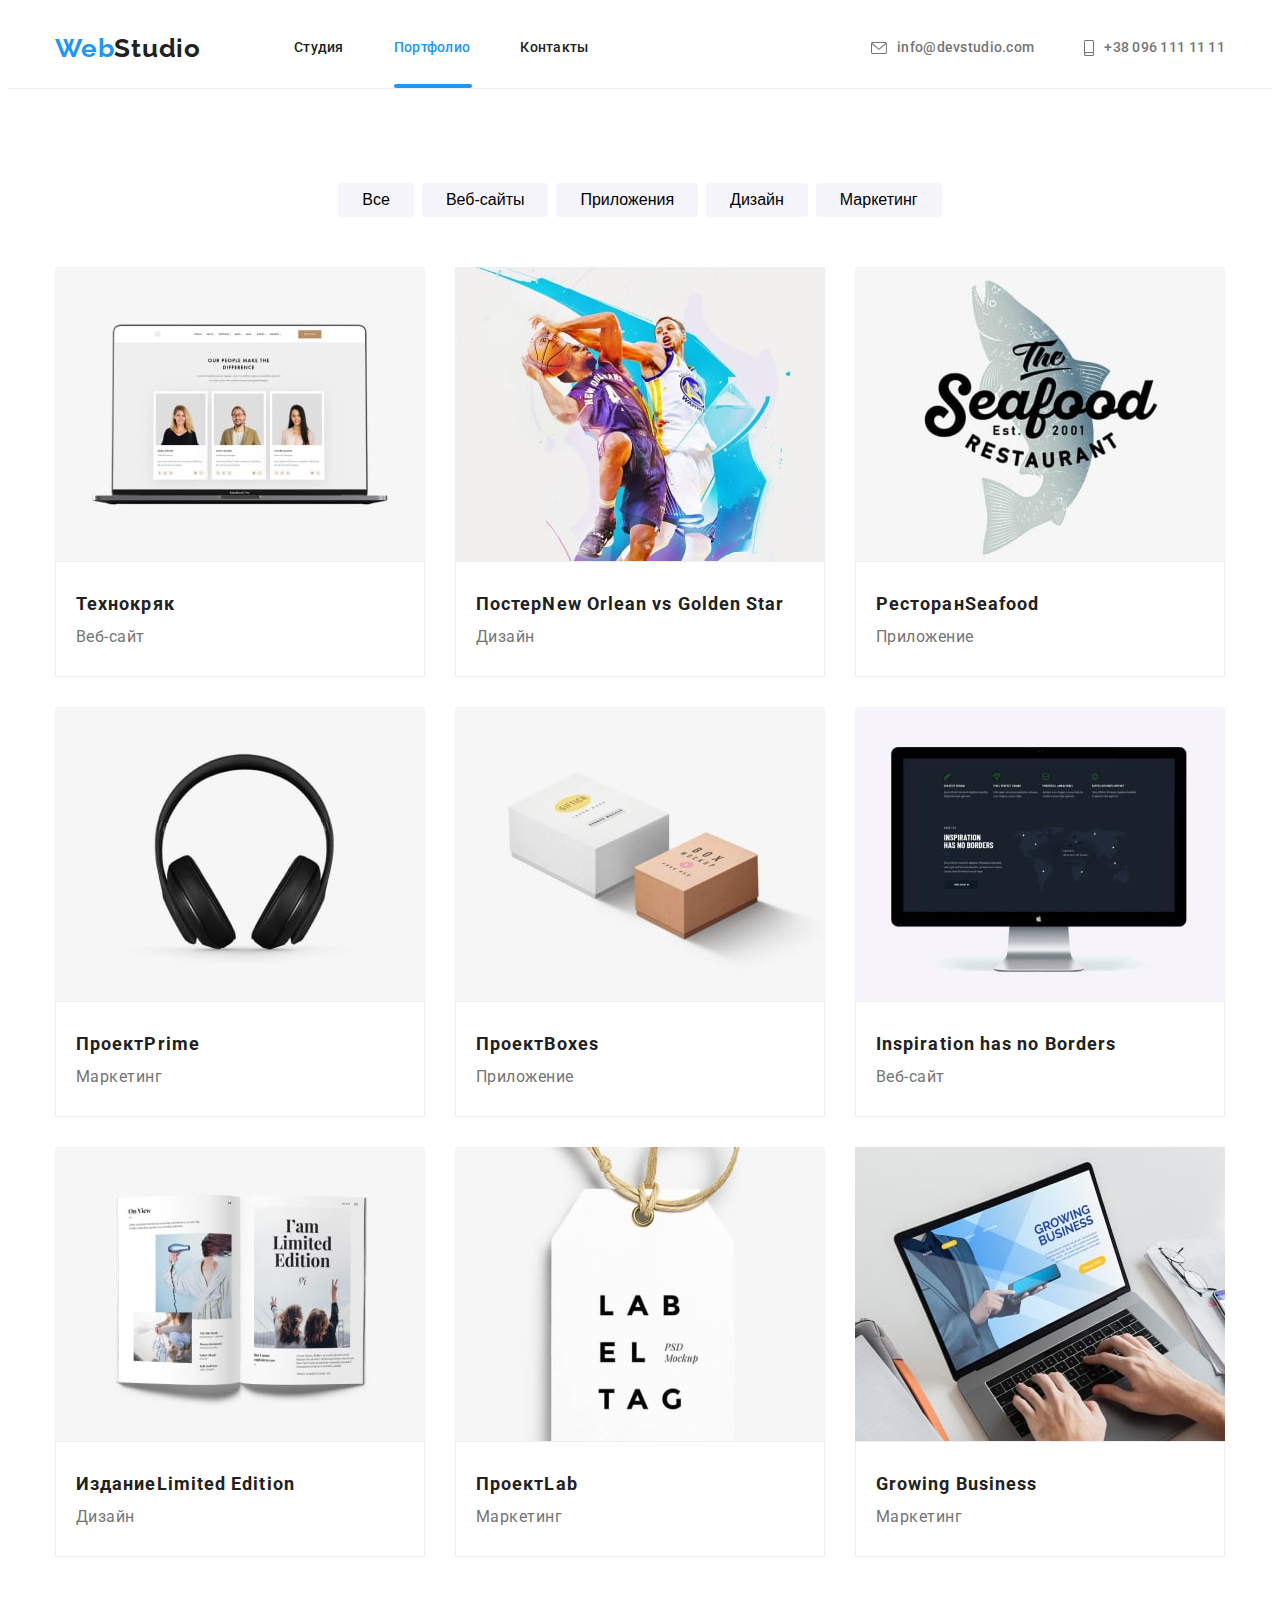
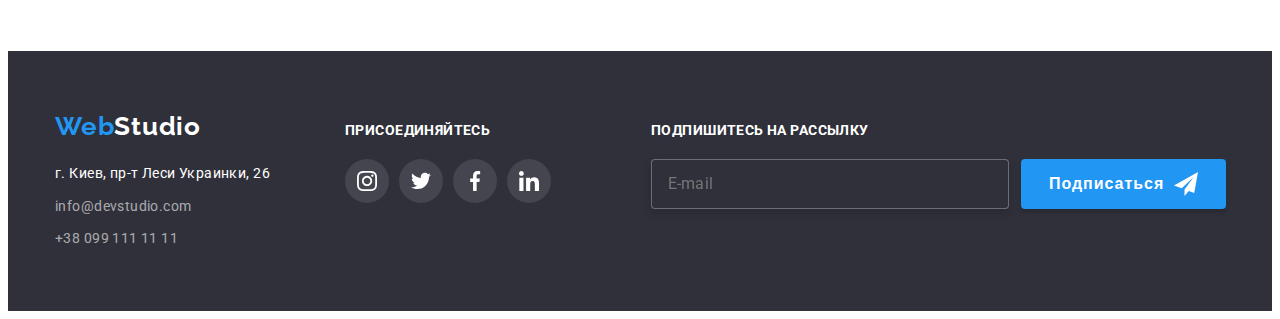
==== commit 9b3cb432: "and another one" ====
--- a/portfolio.html
+++ b/portfolio.html
@@ -9,8 +9,6 @@
     <link rel="preconnect" href="https://fonts.googleapis.com">
     <link rel="preconnect" href="https://fonts.gstatic.com" crossorigin>
     <link href="https://fonts.googleapis.com/css2?family=Raleway:wght@700&family=Roboto:wght@400;500;700;900&display=swap" rel="stylesheet">
-    <link rel="stylesheet" href="./css/styles.css">
-    <link rel="stylesheet" href="./sass/main.min.css">
     <link rel="stylesheet" href="./css/main.min.css">
 </head>
 <body>
--- a/css/main.min.css
+++ b/css/main.min.css
@@ -1,2 +1,2 @@
-:root{--main-title-color: #ffffff;--secondary-title-color: #212121;--main-text-color: #757575;--accent-color: #2196F3}*,html{box-sizing:border-box}img{height:auto;width:100%;display:block}body{font-family:'Roboto', sans-serif}a{text-decoration:none}p,h1,h2,h3,h4,h5,h6{margin-top:0;margin-bottom:0}ul{list-style:none;margin-top:0;margin-bottom:0;padding-left:0}.portfolio-wrapper{display:flex}.navigation-list{display:flex;align-items:center}.button-list{display:flex;margin-bottom:50px;justify-content:center}.portfolio-list{flex-wrap:wrap;display:flex;position:relative}.header .container{display:flex;align-items:center}.header-navigation{align-items:center;display:flex;justify-content:space-between}.section{padding-top:94px;padding-bottom:94px}.container{width:1200px;padding-left:15px;padding-right:15px;margin:0 auto}.main-title{text-align:center;font-weight:700;font-size:36px;line-height:1.16;letter-spacing:0.03em;color:var(--secondary-title-color)}.team-title{margin-bottom:10px;font-weight:500;font-size:16px;line-height:19px;letter-spacing:0.03em;color:var(--secondary-title-color)}.header{border-bottom:1px solid #ECECEC}.contacts-list{margin-left:auto;display:flex}.navigation-list__item:not(:last-child){margin-right:50px}.contacts-list__item:not(:last-child){margin-right:50px}.logo{margin-right:93px}.pre-logo{font-family:Raleway;font-weight:700;font-size:26px;line-height:1.19;letter-spacing:0.03em;color:var(--accent-color)}.sub-logo{font-family:Raleway;font-weight:700;font-size:26px;line-height:1.19;letter-spacing:0.03em;color:var(--secondary-title-color)}.sub-logo-second{font-family:Raleway;font-weight:700;font-size:26px;line-height:1.19;letter-spacing:0.03em;color:#ffffff}.present-page{position:relative;font-weight:500;font-size:14px;line-height:1.14;letter-spacing:0.02em;color:var(--accent-color)}.present-page::after{content:'';position:absolute;top:45px;display:block;width:48px;height:4px;background:#2196F3;border-radius:2px}.present-page-portfolio::after{width:78px}.navigation-list__link{display:block;padding:32px 0;font-weight:500;font-size:14px;line-height:1.14;letter-spacing:0.02em;color:var(--secondary-title-color);transition-property:color;transition-duration:250ms;transition-timing-function:cubic-bezier(0.4, 0, 0.2, 1)}.navigation-list__link:hover,.navigation-list__link:focus{color:var(--accent-color)}.contacts-list__link{color:var(--main-text-color);font-weight:500;font-size:14px;line-height:1.14;letter-spacing:0.02em;display:flex;align-items:center;transition-property:color;transition-duration:250ms;transition-timing-function:cubic-bezier(0.4, 0, 0.2, 1)}.contacts-list__link:hover,.contacts-list__link:focus{color:var(--accent-color)}.envelope{fill:currentColor;margin-right:10px}.telephone{fill:currentColor;margin-right:10px}.hero{text-align:center;padding:200px 0;max-width:1600px;margin:0 auto;background-color:#2F303A;background-image:linear-gradient(rgba(47,48,58,0.4), rgba(47,48,58,0.4)),url(../images/hero.jpg);background-repeat:no-repeat;background-size:cover;background-position:center}.hero-section{display:flex;flex-direction:column;align-items:center;padding-top:200px;padding-bottom:200px}.main-button{width:200px;height:50px;border:transparent;background:var(--accent-color);box-shadow:0px 4px 4px rgba(0,0,0,0.15);border-radius:4px;cursor:pointer}.button-text{font-weight:700;font-size:16px;line-height:1.87;text-align:center;letter-spacing:0.06em;color:#ffffff}.hero-title{margin-bottom:30px;max-width:700px;text-transform:uppercase;text-align:center;font-weight:900;font-size:44px;line-height:1.36;letter-spacing:0.06em;color:#FFFFFF;margin-left:auto;margin-right:auto}.advantage-list{display:flex}.advantage-item:not(:last-child){margin-right:50px}.advantage-main-title{display:none}.advantage-title{font-size:14px;line-height:1.14;letter-spacing:0.03em;text-transform:uppercase;color:var(--secondary-title-color)}.advantage-text{margin-top:10px;max-width:270px;font-size:14px;line-height:1.71;letter-spacing:0.03em;color:var(--main-text-color)}.work-logo-item{width:270px;height:120px;background:#F5F4FA;border-radius:4px;align-items:center;display:flex;justify-content:center;margin-bottom:30px}.work-section{padding-top:0}.work-list{display:flex;justify-content:space-between}.work-title{margin-bottom:50px}.team-part{background-color:#F5F4FA}.team-list{display:flex;margin-top:50px}.team-card-list{text-align:center;padding:30px 0}.team-item{max-width:270px;background:#FFFFFF;box-shadow:0px 1px 3px rgba(0,0,0,0.12),0px 1px 1px rgba(0,0,0,0.14),0px 2px 1px rgba(0,0,0,0.2);border-radius:0px 0px 4px 4px}.team-item:not(:last-child){margin-right:30px}.profession{font-size:16px;line-height:1.18;letter-spacing:0.03em;color:var(--main-text-color)}.social-card-list{display:flex;justify-content:center;align-items:center;margin-top:16px}.social-link{display:flex;justify-content:center;align-items:center;width:44px;height:44px;border-radius:50%;background-color:#ffffff;transition-property:background-color;transition-duration:250ms;transition-timing-function:cubic-bezier(0.4, 0, 0.2, 1)}.social-link:hover,.social-link:focus{background-color:#2196F3}.social-link:hover>.social-icon,.social-link:focus>.social-icon{fill:#ffffff}.social-icon{fill:#AFB1B8;transition-property:fill;transition-duration:250ms;transition-timing-function:cubic-bezier(0.4, 0, 0.2, 1)}.social-card-item:not(:last-child){margin-right:10px}.regular-customers-list{display:flex;justify-content:space-between;margin-top:50px}.customers-link{width:170px;height:92px;border:1px solid #AFB1B8;border-radius:4px;align-items:center;display:flex;justify-content:center;transition-property:border-color;transition-duration:250ms;transition-timing-function:cubic-bezier(0.4, 0, 0.2, 1)}.customers-link:hover,.customers-link:focus{border-color:#2196F3}.customers-link:hover>.customers-logo,.customers-link:focus>.customers-logo{fill:#2196F3}.customers-logo{fill:#AFB1B8;transition-property:fill;transition-duration:250ms;transition-timing-function:cubic-bezier(0.4, 0, 0.2, 1)}.portfolio-list__card{align-items:left;margin-right:30px;margin-bottom:30px;background:#FFFFFF}.box-overlay{position:relative;margin-left:auto;margin-right:auto;width:370px;height:294px;overflow:hidden}.portfolio-list__link:hover .card-overlay{transform:translateY(0)}.card-overlay{display:block;position:absolute;top:0;left:0;width:100%;height:100%;z-index:0;padding:63px 24px;background-color:rgba(33,150,243,0.9);transform:translateY(100%);transition:transform 250ms ease}.card-overlay>p{font-weight:normal;font-size:18px;line-height:1.55;letter-spacing:0.03em;color:#FFFFFF}.portfolio-list__link{display:block}.portfolio-list__link:hover,.portfolio-list__link:focus{box-shadow:0px 1px 1px rgba(0,0,0,0.12),0px 4px 4px rgba(0,0,0,0.06),1px 4px 6px rgba(0,0,0,0.16);transition-property:box-shadow;transition-duration:250ms;transition-timing-function:cubic-bezier(0.4, 0, 0.2, 1)}.portfolio-list__card:nth-child(3n){margin-right:0}.portfolio-list__card:nth-child(n+6){margin-bottom:0}.card-text{border:1px solid #EEEEEE;padding:24px 20px;position:relative;z-index:1}.card-text__title{font-weight:700;font-size:18px;line-height:2;letter-spacing:0.06em;color:var(--secondary-title-color)}.card-text__name{font-size:16px;line-height:1.87;letter-spacing:0.03em;color:var(--main-text-color)}.button-list__item:not(:last-child){margin-right:8px}.button-list__btn{font-weight:500;font-size:16px;background:#F5F4FA;border-radius:4px;padding:6px 22px;border:2px solid #F5F4FA;cursor:pointer;transition-property:color,background-color,box-shadow,border-color;transition-duration:250ms;transition-timing-function:cubic-bezier(0.4, 0, 0.2, 1)}.button-list__btn:hover,.button-list__btn:focus{color:#FFFFFF;border-color:var(--accent-color);background-color:var(--accent-color);box-shadow:0px 3px 1px rgba(0,0,0,0.1),0px 1px 2px rgba(0,0,0,0.08),0px 2px 2px rgba(0,0,0,0.12);border-radius:4px}.backdrop{position:fixed;top:0;left:0;width:100%;height:100%;background:rgba(0,0,0,0.2);opacity:1;transition:opacity 250ms cubic-bezier(0.4, 0, 0.2, 1)}.backdrop.is-hidden{opacity:0;pointer-events:none}.backdrop.backdrop.is-hidden .modal{transform:translate(-50%, -50%) scale(0.9)}.modal{padding:40px;position:absolute;top:50%;left:50%;width:528px;padding-bottom:40px;background:#FFFFFF;box-shadow:0px 1px 3px rgba(0,0,0,0.12),0px 1px 1px rgba(0,0,0,0.14),0px 2px 1px rgba(0,0,0,0.2);border-radius:4px;transform:translate(-50%, -50%) scale(1);transition:transform 250ms cubic-bezier(0.4, 0, 0.2, 1)}.icon-close{width:18px;height:18px}.close-button{display:flex;align-items:center;justify-content:center;width:30px;height:30px;position:absolute;top:8px;right:8px;padding:0;border-radius:50%;background:#FFFFFF;border:1px solid rgba(0,0,0,0.1);box-sizing:border-box;cursor:pointer}.close-button:hover,.close-button:focus{fill:#2196F3}.modal-title{font-weight:700;font-size:20px;line-height:1.15;text-align:center;letter-spacing:0.03em;color:#212121;margin-bottom:12px}.subscribe-button{display:flex;align-items:center;justify-content:center;border:none;margin-left:12px;padding-left:28px;padding-right:28px;background:#2196F3;box-shadow:0px 4px 4px rgba(0,0,0,0.15);border-radius:4px;cursor:pointer}.subscribe__button-text{font-weight:700;font-size:16px;line-height:1.875;letter-spacing:0.06em;color:#FFFFFF;text-align:center;margin-right:10px}.checkbox{display:flex;align-items:center;justify-content:center;margin-bottom:30px}.checkbox-form{opacity:0;pointer-events:none}.policy{display:flex;align-items:center;justify-content:center;width:16px;height:15px;display:inline-block;border:2px solid #212121;border-radius:2px}.checkbox-form:checked+.policy{background-color:#2196F3;border-color:#2196F3;border-radius:2px}.checkbox-icon{margin-top:1px;width:11px;height:8px;display:flex;align-items:center;justify-content:center}.checkbox-label{display:flex;align-items:center;cursor:pointer}.footer__form-wrapper{display:flex;flex-direction:row}.footer__email-form{background:#2F303A;width:358px;height:50px;padding-left:16px;border:1px solid rgba(255,255,255,0.3);box-sizing:border-box;filter:drop-shadow(0px 4px 4px rgba(0,0,0,0.15));border-radius:4px;font-family:'Roboto', sans-serif;font-style:normal;font-weight:400;font-size:16px;line-height:1.25;letter-spacing:0.01em;color:rgba(255,255,255,0.6)}.form-container{margin-bottom:10px;display:flex;flex-direction:column;justify-content:center}.form-container input{margin:0 auto;width:448px;height:40px;border:1px solid rgba(33,33,33,0.2);box-sizing:border-box;border-radius:4px;padding-left:40px}.form-container input:last-child{width:448px;height:120px;border:1px solid #2196F3;box-sizing:border-box;border-radius:4px;padding:12px 16px;align-items:start}.form-container input::placeholder{font-weight:400;font-size:12px;line-height:1.16;letter-spacing:0.01em;color:rgba(117,117,117,0.5)}.form-container:last-child{margin-bottom:20px}.form-box:focus+.form-svg{fill:#2196f3}.form-box:focus{outline:none;border:1px solid #2196f3}.form-case{position:relative}.input-comment{resize:none;height:120px;padding:12px 16px;text-align:start;border:1px solid rgba(33,33,33,0.2);box-sizing:border-box;border-radius:4px}.input-comment:focus{outline:none;border:1px solid #2196f3}.form-svg{position:absolute;top:50%;left:12px;transform:translateY(-50%)}.form-name{text-align:left;margin-bottom:4px}.send-button{width:200px;height:50px;background:#188CE8;box-shadow:0px 4px 4px rgba(0,0,0,0.15);border-radius:4px;border:none;cursor:pointer}.send-button-text{font-weight:700;font-size:16px;line-height:1.875;letter-spacing:0.06em;color:#FFFFFF;text-align:center}.form-title{font-weight:400;font-size:12px;line-height:1.16;letter-spacing:0.01em;color:#757575}.conditions-text{font-weight:400;font-size:14px;line-height:1.71;letter-spacing:0.03em;color:#757575;margin-left:7px}.contract{text-decoration:underline;color:#2196F3}.address{font-style:normal;display:flex;align-items:baseline}.footer-list__address{font-size:14px;line-height:1.71;letter-spacing:0.03em;color:#FFFFFF}.footer-list-info{font-size:14px;line-height:1.71;letter-spacing:0.03em;color:rgba(255,255,255,0.6)}.footer{padding:60px 0;background-color:#2F303A}.footer__container{align-items:baseline;display:flex}.footer-list__item:not(:last-child){margin-bottom:9px}.footer__logo{margin-bottom:20px}.footer__wrapper{display:flex;flex-direction:column;min-width:290px}.footer-list{margin-right:70px}.footer__title{font-size:14px;line-height:1.14;letter-spacing:0.03em;text-transform:uppercase;color:#FFFFFF;margin-bottom:20px}.footer__logo-list{display:flex}.footer__social-link{display:flex;justify-content:center;align-items:center;width:44px;height:44px;border-radius:50%;background-color:rgba(255,255,255,0.1);transition-property:background-color;transition-duration:250ms;transition-timing-function:cubic-bezier(0.4, 0, 0.2, 1)}.footer__social-link:hover,.footer__social-link:focus{background-color:#2196F3}.footer__social-icon{fill:#ffffff;transition-property:fill;transition-duration:250ms;transition-timing-function:cubic-bezier(0.4, 0, 0.2, 1)}.footer__logo-item:not(:last-child){margin-right:10px}.footer__form{margin-left:80px}
+:root{--main-title-color: #ffffff;--secondary-title-color: #212121;--main-text-color: #757575;--accent-color: #2196F3}*,html{box-sizing:border-box}img{height:auto;width:100%;display:block}body{font-family:'Roboto', sans-serif}a{text-decoration:none}p,h1,h2,h3,h4,h5,h6{margin-top:0;margin-bottom:0}ul{list-style:none;margin-top:0;margin-bottom:0;padding-left:0}.portfolio-wrapper{display:flex}.navigation-list{display:flex;align-items:center}.button-list{display:flex;margin-bottom:50px;justify-content:center}.portfolio-list{flex-wrap:wrap;display:flex;position:relative}.header .container{display:flex;align-items:center}.header-navigation{align-items:center;display:flex;justify-content:space-between}.section{padding-top:94px;padding-bottom:94px}.container{width:1200px;padding-left:15px;padding-right:15px;margin:0 auto}.main-title{text-align:center;font-weight:700;font-size:36px;line-height:1.16;letter-spacing:0.03em;color:var(--secondary-title-color)}.team-title{margin-bottom:10px;font-weight:500;font-size:16px;line-height:19px;letter-spacing:0.03em;color:var(--secondary-title-color)}.header{border-bottom:1px solid #ECECEC}.contacts-list{margin-left:auto;display:flex}.navigation-list__item:not(:last-child){margin-right:50px}.contacts-list__item:not(:last-child){margin-right:50px}.logo{margin-right:93px}.pre-logo{font-family:Raleway;font-weight:700;font-size:26px;line-height:1.19;letter-spacing:0.03em;color:var(--accent-color)}.sub-logo{font-family:Raleway;font-weight:700;font-size:26px;line-height:1.19;letter-spacing:0.03em;color:var(--secondary-title-color)}.sub-logo-second{font-family:Raleway;font-weight:700;font-size:26px;line-height:1.19;letter-spacing:0.03em;color:#ffffff}.present-page{position:relative;font-weight:500;font-size:14px;line-height:1.14;letter-spacing:0.02em;color:var(--accent-color)}.present-page::after{content:'';position:absolute;top:45px;display:block;width:48px;height:4px;background:#2196F3;border-radius:2px}.present-page-portfolio::after{width:78px}.navigation-list__link{display:block;padding:32px 0;font-weight:500;font-size:14px;line-height:1.14;letter-spacing:0.02em;color:var(--secondary-title-color);transition-property:color;transition-duration:250ms;transition-timing-function:cubic-bezier(0.4, 0, 0.2, 1)}.navigation-list__link:hover,.navigation-list__link:focus{color:var(--accent-color)}.contacts-list__link{color:var(--main-text-color);font-weight:500;font-size:14px;line-height:1.14;letter-spacing:0.02em;display:flex;align-items:center;transition-property:color;transition-duration:250ms;transition-timing-function:cubic-bezier(0.4, 0, 0.2, 1)}.contacts-list__link:hover,.contacts-list__link:focus{color:var(--accent-color)}.envelope{fill:currentColor;margin-right:10px}.telephone{fill:currentColor;margin-right:10px}.hero{text-align:center;padding:200px 0;max-width:1600px;margin:0 auto;background-color:#2F303A;background-image:linear-gradient(rgba(47,48,58,0.4), rgba(47,48,58,0.4)),url(../images/hero.jpg);background-repeat:no-repeat;background-size:cover;background-position:center}.hero-section{display:flex;flex-direction:column;align-items:center;padding-top:200px;padding-bottom:200px}.main-button{width:200px;height:50px;border:transparent;background:var(--accent-color);box-shadow:0px 4px 4px rgba(0,0,0,0.15);border-radius:4px;cursor:pointer}.button-text{font-weight:700;font-size:16px;line-height:1.87;text-align:center;letter-spacing:0.06em;color:#ffffff}.hero-title{margin-bottom:30px;max-width:700px;text-transform:uppercase;text-align:center;font-weight:900;font-size:44px;line-height:1.36;letter-spacing:0.06em;color:#FFFFFF;margin-left:auto;margin-right:auto}.advantage-list{display:flex}.advantage-item:not(:last-child){margin-right:50px}.advantage-main-title{display:none}.advantage-title{font-size:14px;line-height:1.14;letter-spacing:0.03em;text-transform:uppercase;color:var(--secondary-title-color)}.advantage-text{margin-top:10px;max-width:270px;font-size:14px;line-height:1.71;letter-spacing:0.03em;color:var(--main-text-color)}.work-logo-item{width:270px;height:120px;background:#F5F4FA;border-radius:4px;align-items:center;display:flex;justify-content:center;margin-bottom:30px}.work-section{padding-top:0}.work-list{display:flex;justify-content:space-between}.work-title{margin-bottom:50px}.team-part{background-color:#F5F4FA}.team-list{display:flex;margin-top:50px}.team-card-list{text-align:center;padding:30px 0}.team-item{max-width:270px;background:#FFFFFF;box-shadow:0px 1px 3px rgba(0,0,0,0.12),0px 1px 1px rgba(0,0,0,0.14),0px 2px 1px rgba(0,0,0,0.2);border-radius:0px 0px 4px 4px}.team-item:not(:last-child){margin-right:30px}.profession{font-size:16px;line-height:1.18;letter-spacing:0.03em;color:var(--main-text-color)}.social-card-list{display:flex;justify-content:center;align-items:center;margin-top:16px}.social-link{display:flex;justify-content:center;align-items:center;width:44px;height:44px;border-radius:50%;background-color:#ffffff;transition-property:background-color;transition-duration:250ms;transition-timing-function:cubic-bezier(0.4, 0, 0.2, 1)}.social-link:hover,.social-link:focus{background-color:#2196F3}.social-link:hover>.social-icon,.social-link:focus>.social-icon{fill:#ffffff}.social-icon{fill:#AFB1B8;transition-property:fill;transition-duration:250ms;transition-timing-function:cubic-bezier(0.4, 0, 0.2, 1)}.social-card-item:not(:last-child){margin-right:10px}.regular-customers-list{display:flex;justify-content:space-between;margin-top:50px}.customers-link{width:170px;height:92px;border:1px solid #AFB1B8;border-radius:4px;align-items:center;display:flex;justify-content:center;transition-property:border-color;transition-duration:250ms;transition-timing-function:cubic-bezier(0.4, 0, 0.2, 1)}.customers-link:hover,.customers-link:focus{border-color:#2196F3}.customers-link:hover>.customers-logo,.customers-link:focus>.customers-logo{fill:#2196F3}.customers-logo{fill:#AFB1B8;transition-property:fill;transition-duration:250ms;transition-timing-function:cubic-bezier(0.4, 0, 0.2, 1)}.portfolio-list__card{align-items:left;margin-right:30px;margin-bottom:30px;background:#FFFFFF}.box-overlay{position:relative;margin-left:auto;margin-right:auto;width:370px;height:294px;overflow:hidden}.portfolio-list__link:hover .card-overlay{transform:translateY(0)}.card-overlay{display:block;position:absolute;top:0;left:0;width:100%;height:100%;z-index:0;padding:63px 24px;background-color:rgba(33,150,243,0.9);transform:translateY(100%);transition:transform 250ms ease}.card-overlay>p{font-weight:normal;font-size:18px;line-height:1.55;letter-spacing:0.03em;color:#FFFFFF}.portfolio-list__link{display:block}.portfolio-list__link:hover,.portfolio-list__link:focus{box-shadow:0px 1px 1px rgba(0,0,0,0.12),0px 4px 4px rgba(0,0,0,0.06),1px 4px 6px rgba(0,0,0,0.16);transition-property:box-shadow;transition-duration:250ms;transition-timing-function:cubic-bezier(0.4, 0, 0.2, 1)}.portfolio-list__card:nth-child(3n){margin-right:0}.portfolio-list__card:nth-child(n+6){margin-bottom:0}.card-text{border:1px solid #EEEEEE;padding:24px 20px;position:relative;z-index:1}.card-text__title{font-weight:700;font-size:18px;line-height:2;letter-spacing:0.06em;color:var(--secondary-title-color)}.card-text__name{font-size:16px;line-height:1.87;letter-spacing:0.03em;color:var(--main-text-color)}.button-list__item:not(:last-child){margin-right:8px}.button-list__btn{font-weight:500;font-size:16px;background:#F5F4FA;border-radius:4px;padding:6px 22px;border:2px solid #F5F4FA;cursor:pointer;transition-property:color,background-color,box-shadow,border-color;transition-duration:250ms;transition-timing-function:cubic-bezier(0.4, 0, 0.2, 1)}.button-list__btn:hover,.button-list__btn:focus{color:#FFFFFF;border-color:var(--accent-color);background-color:var(--accent-color);box-shadow:0px 3px 1px rgba(0,0,0,0.1),0px 1px 2px rgba(0,0,0,0.08),0px 2px 2px rgba(0,0,0,0.12);border-radius:4px}.backdrop{position:fixed;top:0;left:0;width:100%;height:100%;background:rgba(0,0,0,0.2);opacity:1;transition:opacity 250ms cubic-bezier(0.4, 0, 0.2, 1)}.backdrop.is-hidden{opacity:0;pointer-events:none}.backdrop.backdrop.is-hidden .modal{transform:translate(-50%, -50%) scale(0.9)}.modal{padding:40px;position:absolute;top:50%;left:50%;width:528px;padding-bottom:40px;background:#FFFFFF;box-shadow:0px 1px 3px rgba(0,0,0,0.12),0px 1px 1px rgba(0,0,0,0.14),0px 2px 1px rgba(0,0,0,0.2);border-radius:4px;transform:translate(-50%, -50%) scale(1);transition:transform 250ms cubic-bezier(0.4, 0, 0.2, 1)}.icon-close{width:18px;height:18px}.close-button{display:flex;align-items:center;justify-content:center;width:30px;height:30px;position:absolute;top:8px;right:8px;padding:0;border-radius:50%;background:#FFFFFF;border:1px solid rgba(0,0,0,0.1);box-sizing:border-box;cursor:pointer}.close-button:hover,.close-button:focus{fill:#2196F3}.modal-title{font-weight:700;font-size:20px;line-height:1.15;text-align:center;letter-spacing:0.03em;color:#212121;margin-bottom:12px}.subscribe-button{display:flex;align-items:center;justify-content:center;border:none;margin-left:12px;padding-left:28px;padding-right:28px;background:#2196F3;box-shadow:0px 4px 4px rgba(0,0,0,0.15);border-radius:4px;cursor:pointer}.subscribe__button-text{font-weight:700;font-size:16px;line-height:1.875;letter-spacing:0.06em;color:#FFFFFF;text-align:center;margin-right:10px}.checkbox{display:flex;align-items:center;justify-content:center;margin-bottom:30px}.checkbox-form{opacity:0;pointer-events:none}.policy{display:flex;align-items:center;justify-content:center;width:16px;height:15px;display:inline-block;border:2px solid #212121;border-radius:2px}.checkbox-form:checked+.policy{background-color:#2196F3;border-color:#2196F3;border-radius:2px}.checkbox-icon{margin-top:1px;width:11px;height:8px;display:flex;align-items:center;justify-content:center}.checkbox-label{display:flex;align-items:center;cursor:pointer}.footer__form-wrapper{display:flex;flex-direction:row}.footer__email-form{background:#2F303A;width:358px;height:50px;padding-left:16px;border:1px solid rgba(255,255,255,0.3);box-sizing:border-box;filter:drop-shadow(0px 4px 4px rgba(0,0,0,0.15));border-radius:4px;font-family:'Roboto', sans-serif;font-style:normal;font-weight:400;font-size:16px;line-height:1.25;letter-spacing:0.01em;color:rgba(255,255,255,0.6)}.form-container{margin-bottom:10px;display:flex;flex-direction:column;justify-content:center}.form-container input{margin:0 auto;width:448px;height:40px;border:1px solid rgba(33,33,33,0.2);box-sizing:border-box;border-radius:4px;padding-left:40px}.form-container input:last-child{width:448px;height:120px;border:1px solid #2196F3;box-sizing:border-box;border-radius:4px;padding:12px 16px;align-items:start}.form-container input::placeholder{font-weight:400;font-size:12px;line-height:1.16;letter-spacing:0.01em;color:rgba(117,117,117,0.5)}.form-container:last-child{margin-bottom:20px}.form-box:focus+.form-svg{fill:#2196f3}.form-box:focus{outline:none;border:1px solid #2196f3}.form-case{position:relative}.input-comment{resize:none;height:120px;padding:12px 16px;text-align:start;border:1px solid rgba(33,33,33,0.2);box-sizing:border-box;border-radius:4px}.input-comment:focus{outline:none;border:1px solid #2196f3}.form-svg{position:absolute;top:50%;left:12px;transform:translateY(-50%)}.form-name{text-align:left;margin-bottom:4px}.send-button{width:200px;height:50px;background:#188CE8;box-shadow:0px 4px 4px rgba(0,0,0,0.15);border-radius:4px;border:none;cursor:pointer}.send-button-text{font-weight:700;font-size:16px;line-height:1.875;letter-spacing:0.06em;color:#FFFFFF;text-align:center}.form-title{font-weight:400;font-size:12px;line-height:1.16;letter-spacing:0.01em;color:#757575}.conditions-text{font-weight:400;font-size:14px;line-height:1.71;letter-spacing:0.03em;color:#757575;margin-left:7px}.contract{text-decoration:underline;color:#2196F3}.address{font-style:normal;display:flex;align-items:baseline}.footer-list__address{font-size:14px;line-height:1.71;letter-spacing:0.03em;color:#FFFFFF}.footer-list-info{font-size:14px;line-height:1.71;letter-spacing:0.03em;color:rgba(255,255,255,0.6)}.footer{padding:60px 0;background-color:#2F303A}.footer__container{align-items:baseline;display:flex}.footer-list__item:not(:last-child){margin-bottom:9px}.footer__logo{margin-bottom:20px}.footer__wrapper{display:flex;flex-direction:column;min-width:290px}.footer-list{margin-right:70px}.footer__title{font-size:14px;line-height:1.14;letter-spacing:0.03em;text-transform:uppercase;color:#FFFFFF;margin-bottom:20px}.footer__logo-list{display:flex}.footer__social-link{display:flex;justify-content:center;align-items:center;width:44px;height:44px;border-radius:50%;background-color:rgba(255,255,255,0.1);transition-property:background-color;transition-duration:250ms;transition-timing-function:cubic-bezier(0.4, 0, 0.2, 1)}.footer__social-link:hover,.footer__social-link:focus{background-color:#2196F3}.footer__social-icon{fill:#ffffff;transition-property:fill;transition-duration:250ms;transition-timing-function:cubic-bezier(0.4, 0, 0.2, 1)}.footer__logo-item:not(:last-child){margin-right:10px}.footer__form{margin-left:100px}
 /*# sourceMappingURL=main.min.css.map */